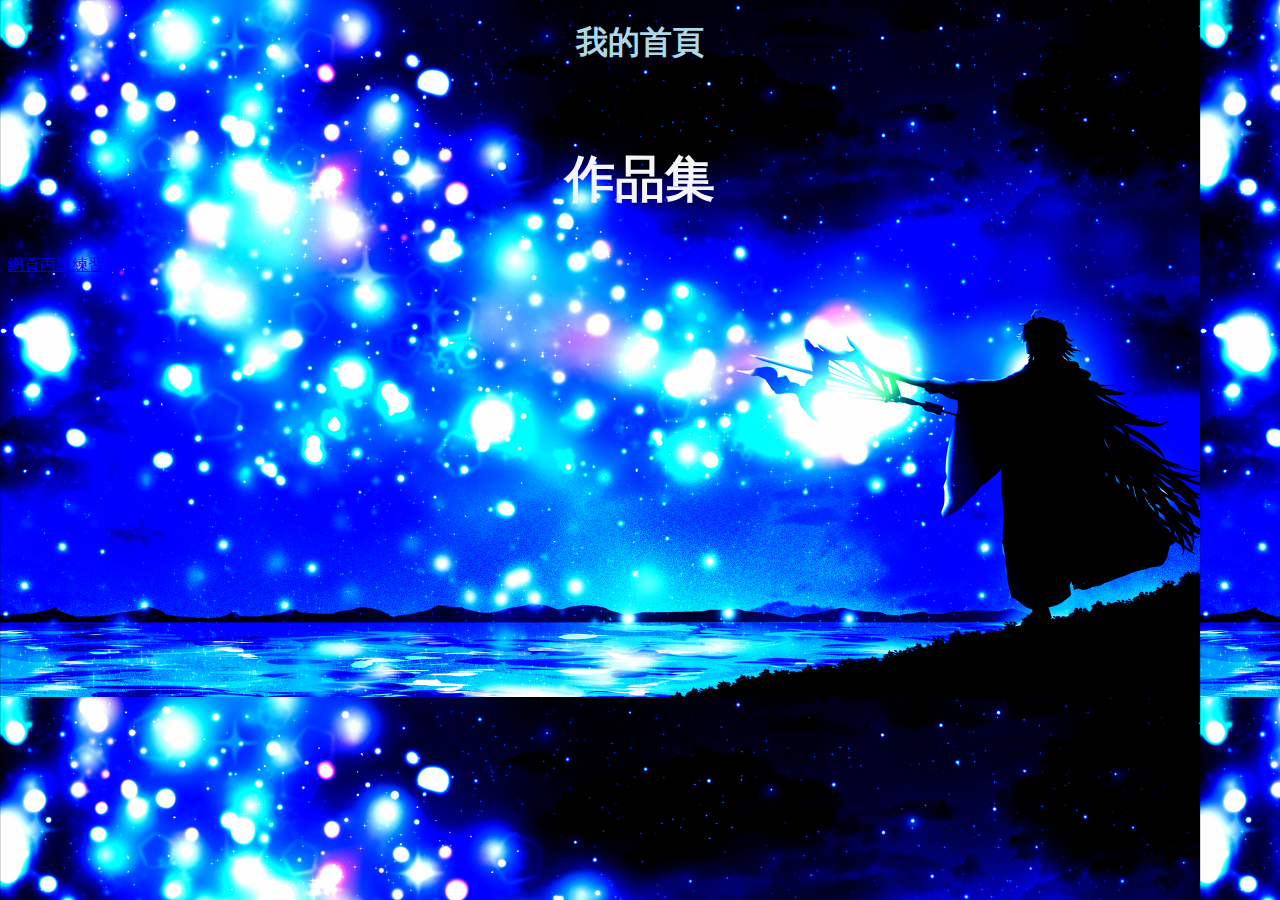
==== index.html @ 266d30cd "版面格式測試" ====
<!DOCTYPE html>
<html lang="en">
<head>
    <meta charset="UTF-8">
    <meta http-equiv="X-UA-Compatible" content="IE=edge">
    <meta name="viewport" content="width=device-width, initial-scale=1.0">
    <title>Document</title>
</head>
<body>
    <style>
        h1{
            text-align: center;
            color: lightblue;
        }
        h2{
            font-size: 50px;
            color: whitesmoke;
            font-family: '標楷體';
        }
        body{
            text-align: center;
            align-items: center;
            background: url("69905729_p17_master1200.jpg");
        }
        div{
            text-align: left;
            margin: 10px auto;
        }
        tr>a{
            background-color: lightcoral;
        }
    </style>
    <h1>我的首頁</h1>
    <br>
    <h2>作品集</h2>
    <div class="flex-container">
        <div>
            <a href="https://github.com/WhiteWingDragon/WhiteWingDragon.github.io">網頁丙級練習</a>
        </div>
    </div>
</body>
</html>
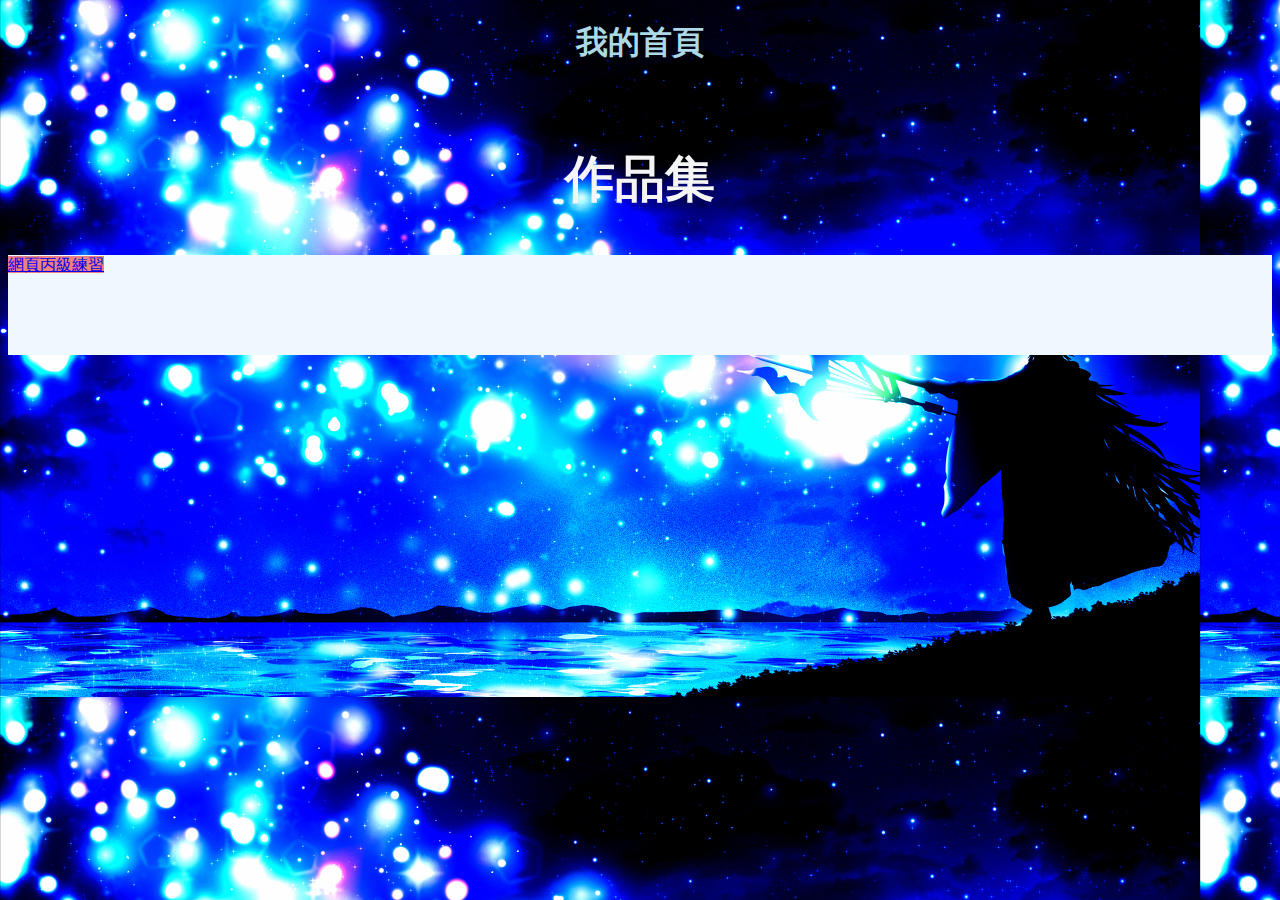
==== commit db6a2207: "格式更改" ====
--- a/index.html
+++ b/index.html
@@ -23,10 +23,14 @@
             background: url("69905729_p17_master1200.jpg");
         }
         div{
+            flex-basis: 200px;
+            height: 100px;
+            margin: 10px auto;
+            background-color: aliceblue;
             text-align: left;
             margin: 10px auto;
         }
-        tr>a{
+        div>a{
             background-color: lightcoral;
         }
     </style>
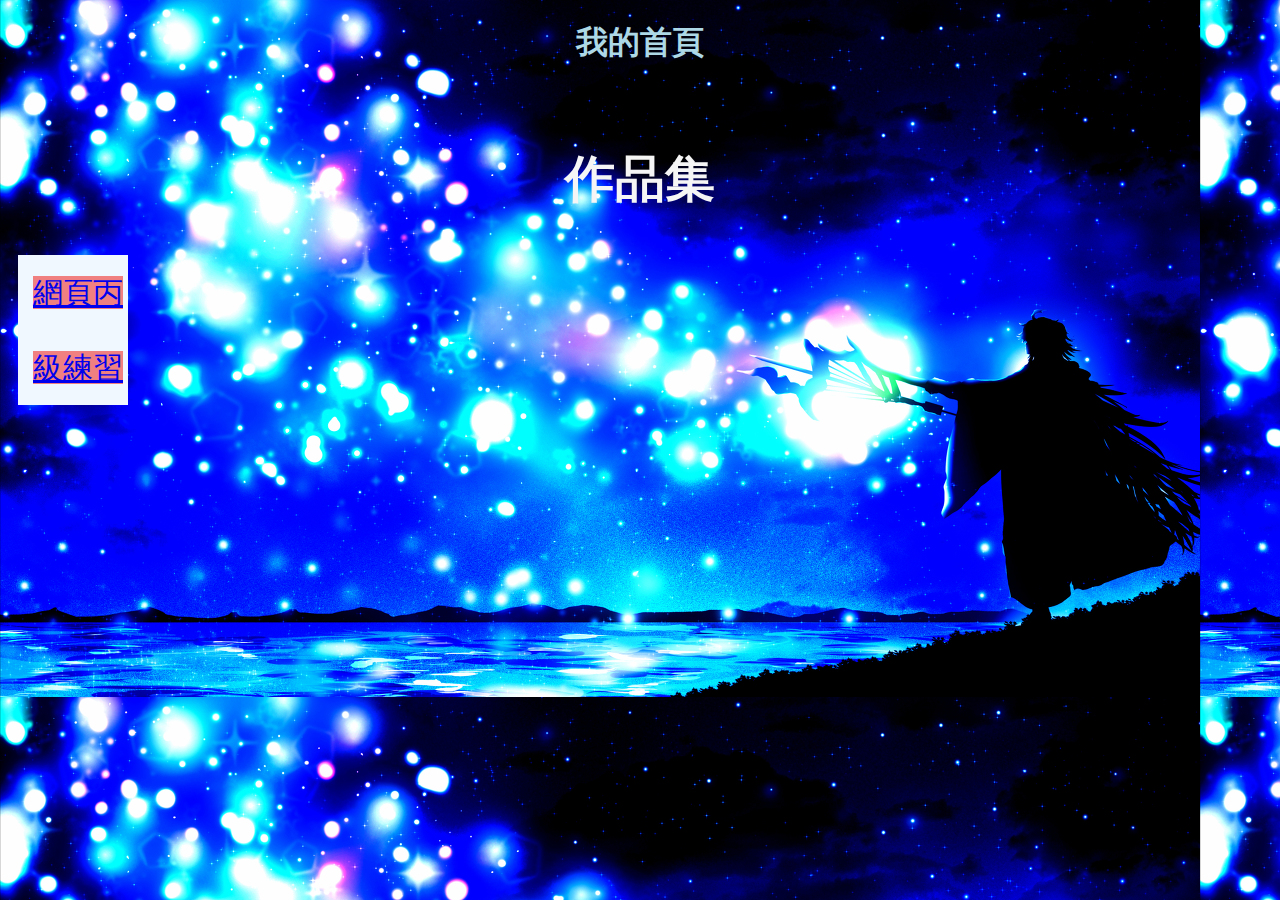
==== commit 13083d03: "測試中" ====
--- a/index.html
+++ b/index.html
@@ -23,12 +23,12 @@
             background: url("69905729_p17_master1200.jpg");
         }
         div{
-            flex-basis: 200px;
-            height: 100px;
-            margin: 10px auto;
+            width: 100px;
+            margin: 10px ;
             background-color: aliceblue;
-            text-align: left;
-            margin: 10px auto;
+            text-align: center;
+            line-height: 75px;
+            font-size: 30px;
         }
         div>a{
             background-color: lightcoral;
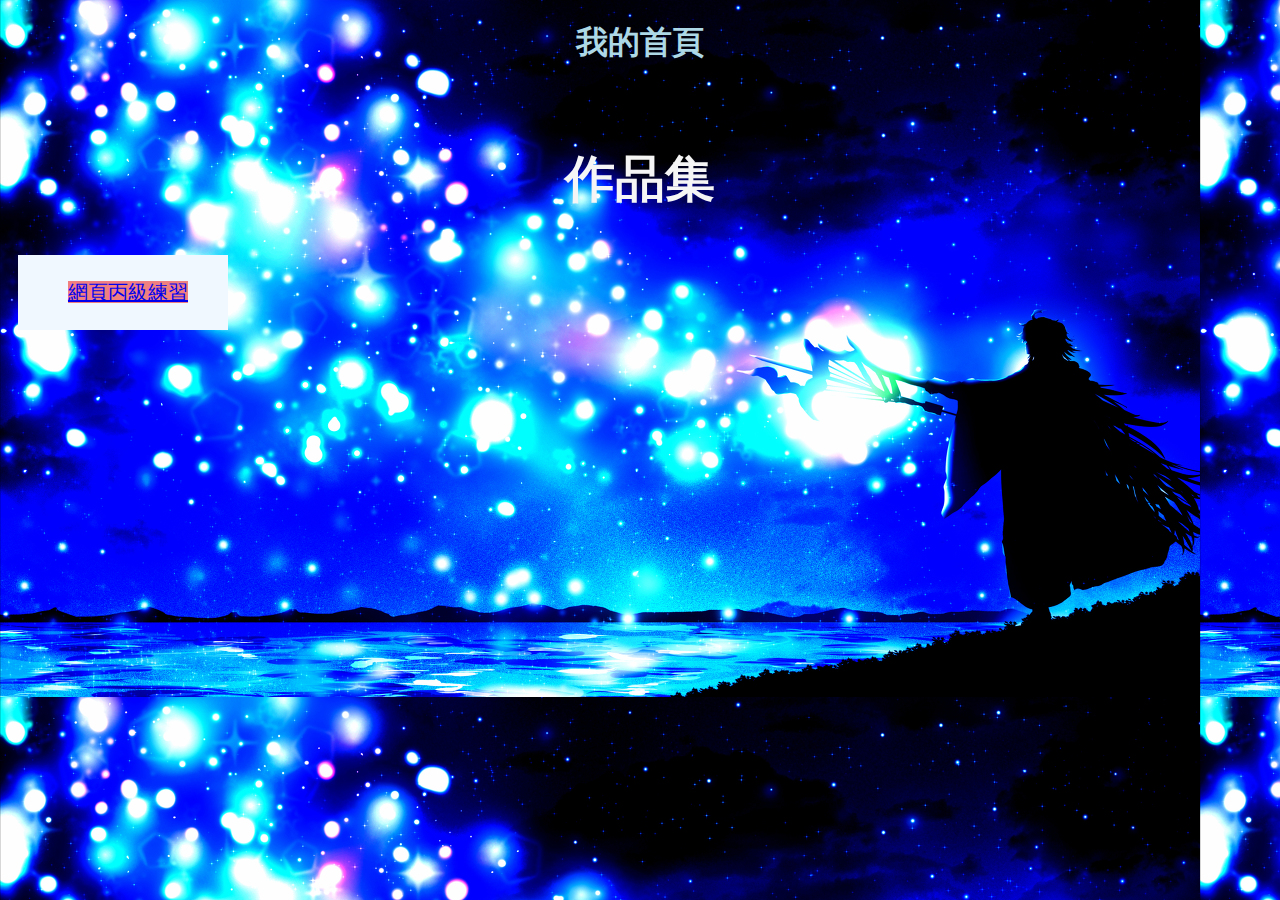
==== commit d56e1cc4: "更改大小" ====
--- a/index.html
+++ b/index.html
@@ -23,12 +23,12 @@
             background: url("69905729_p17_master1200.jpg");
         }
         div{
-            width: 100px;
+            width: 200px;
             margin: 10px ;
             background-color: aliceblue;
             text-align: center;
             line-height: 75px;
-            font-size: 30px;
+            font-size: 20px;
         }
         div>a{
             background-color: lightcoral;
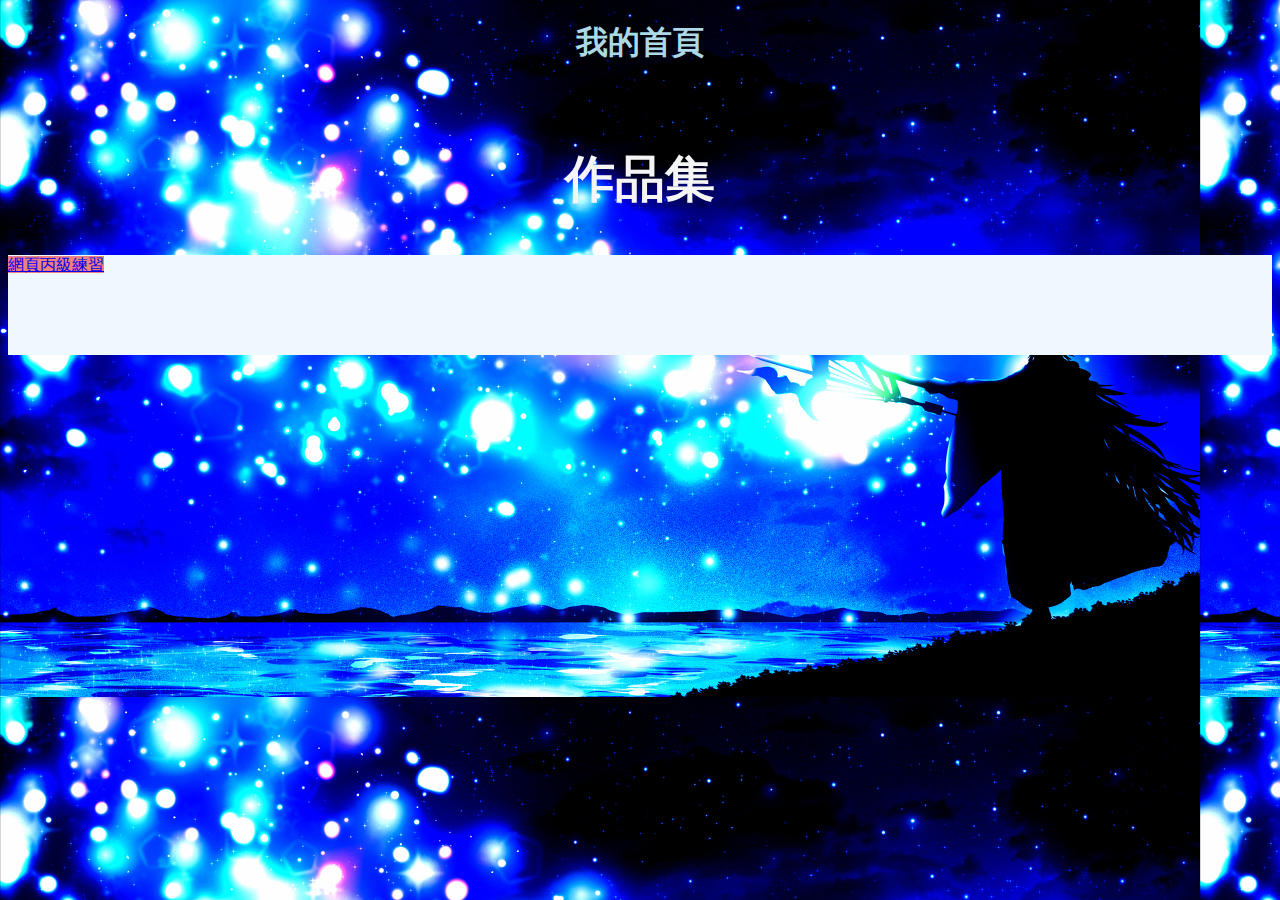
==== commit 7cf06ca1: "修正" ====
--- a/index.html
+++ b/index.html
@@ -23,12 +23,12 @@
             background: url("69905729_p17_master1200.jpg");
         }
         div{
-            width: 200px;
-            margin: 10px ;
+            flex-basis: 200px;
+            height: 100px;
+            margin: 10px auto;
             background-color: aliceblue;
-            text-align: center;
-            line-height: 75px;
-            font-size: 20px;
+            text-align: left;
+            margin: 10px auto;
         }
         div>a{
             background-color: lightcoral;
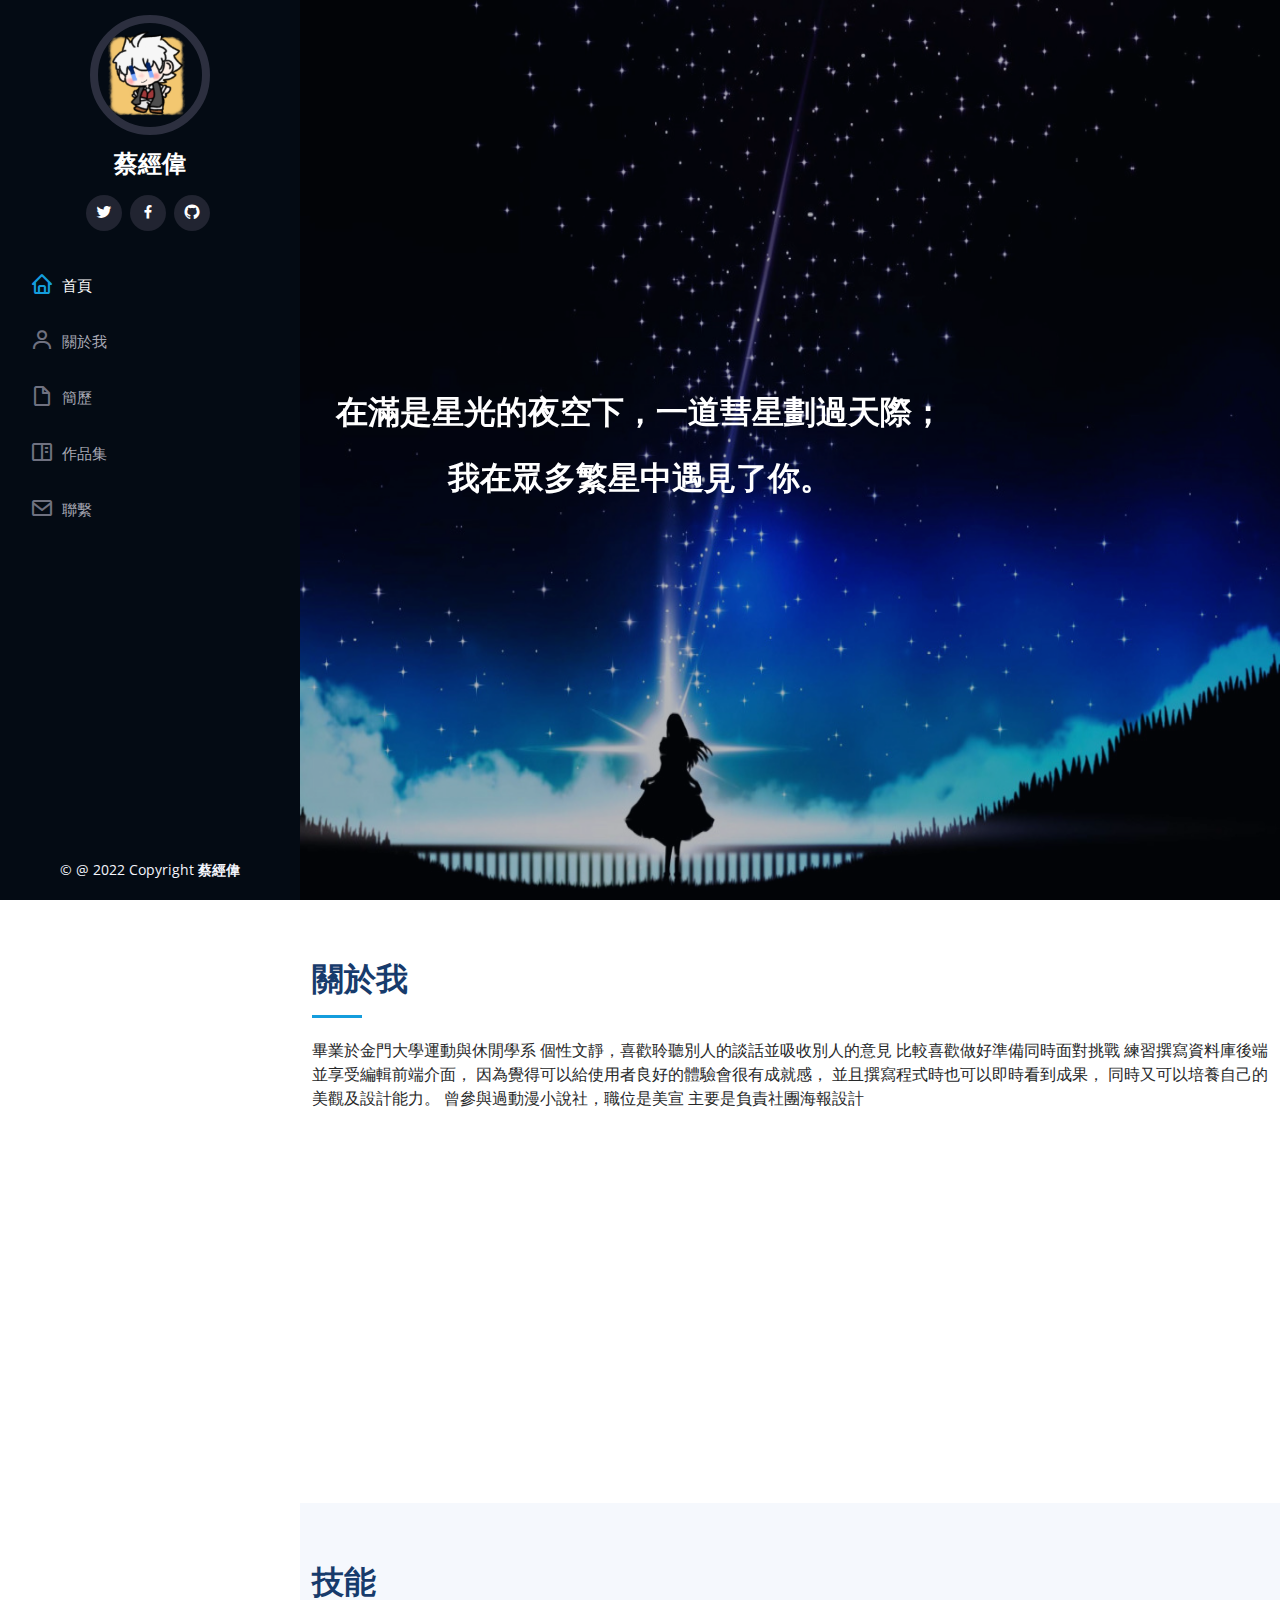
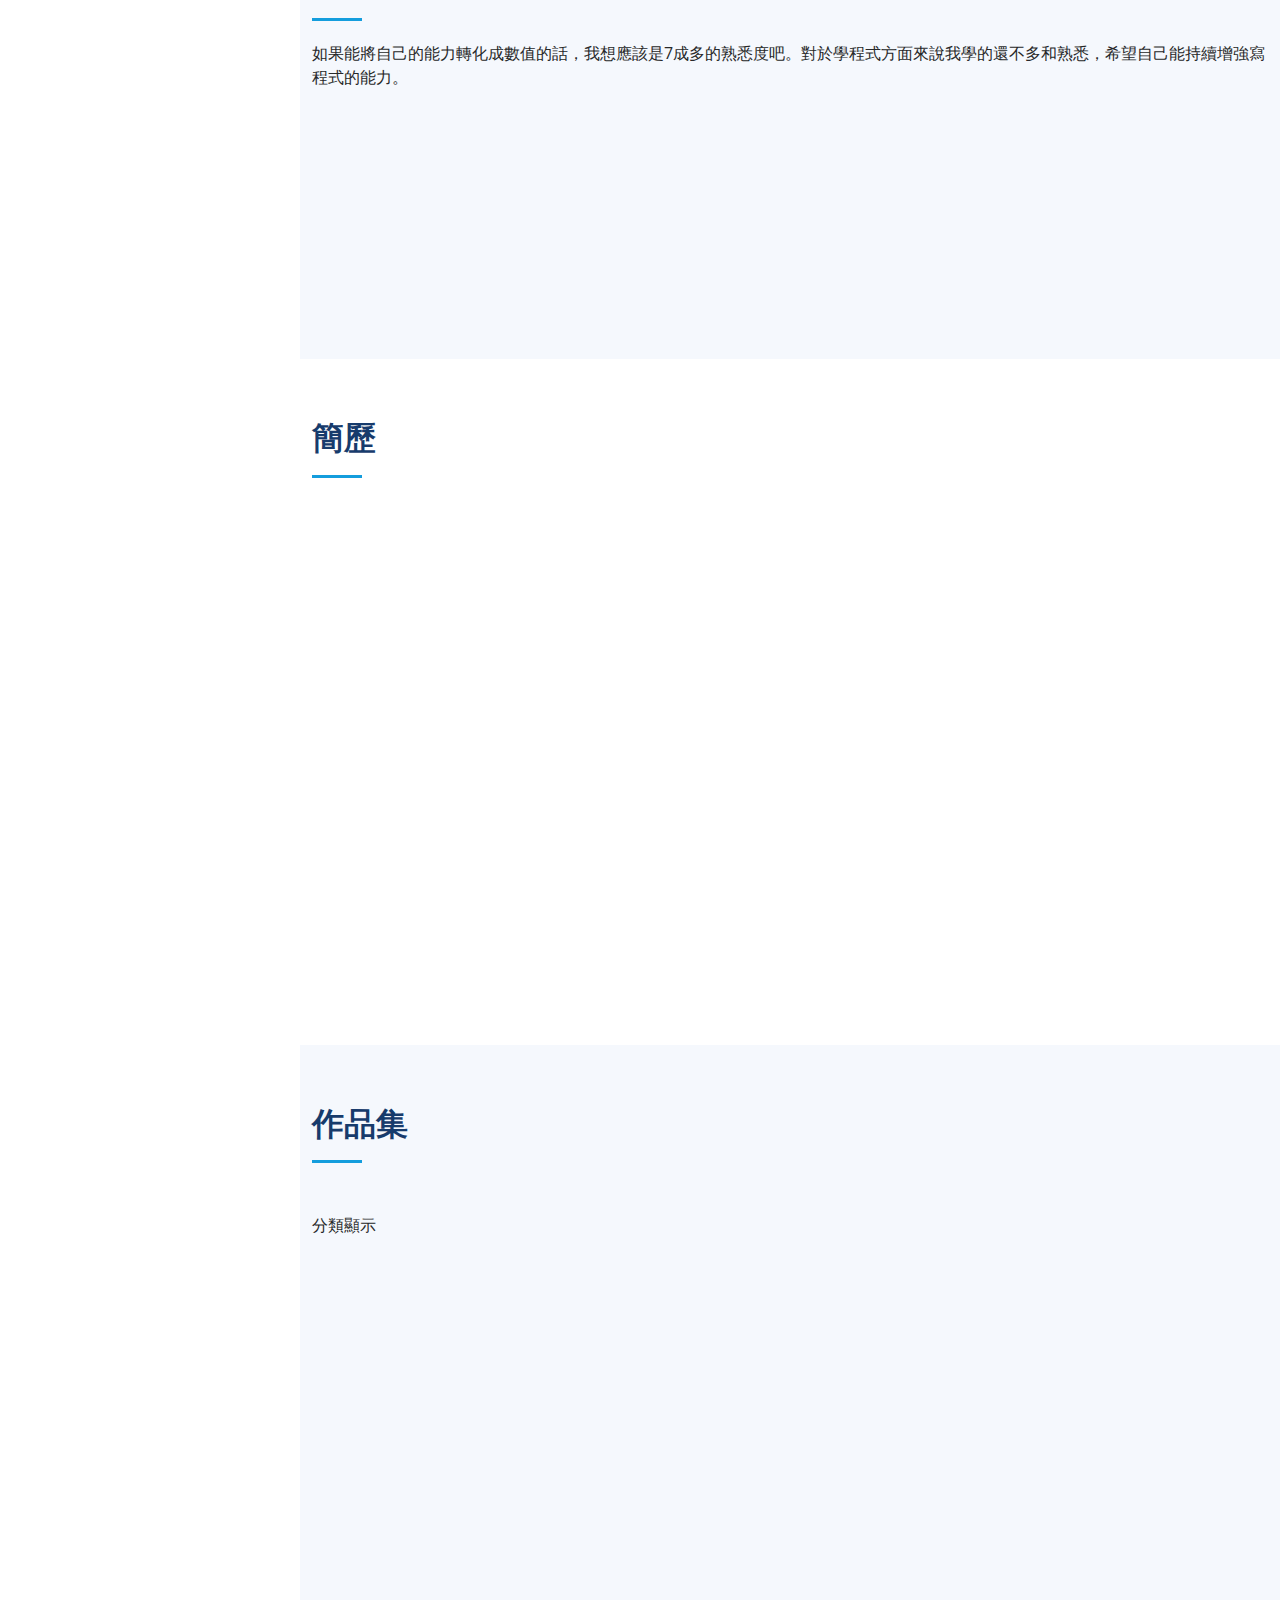
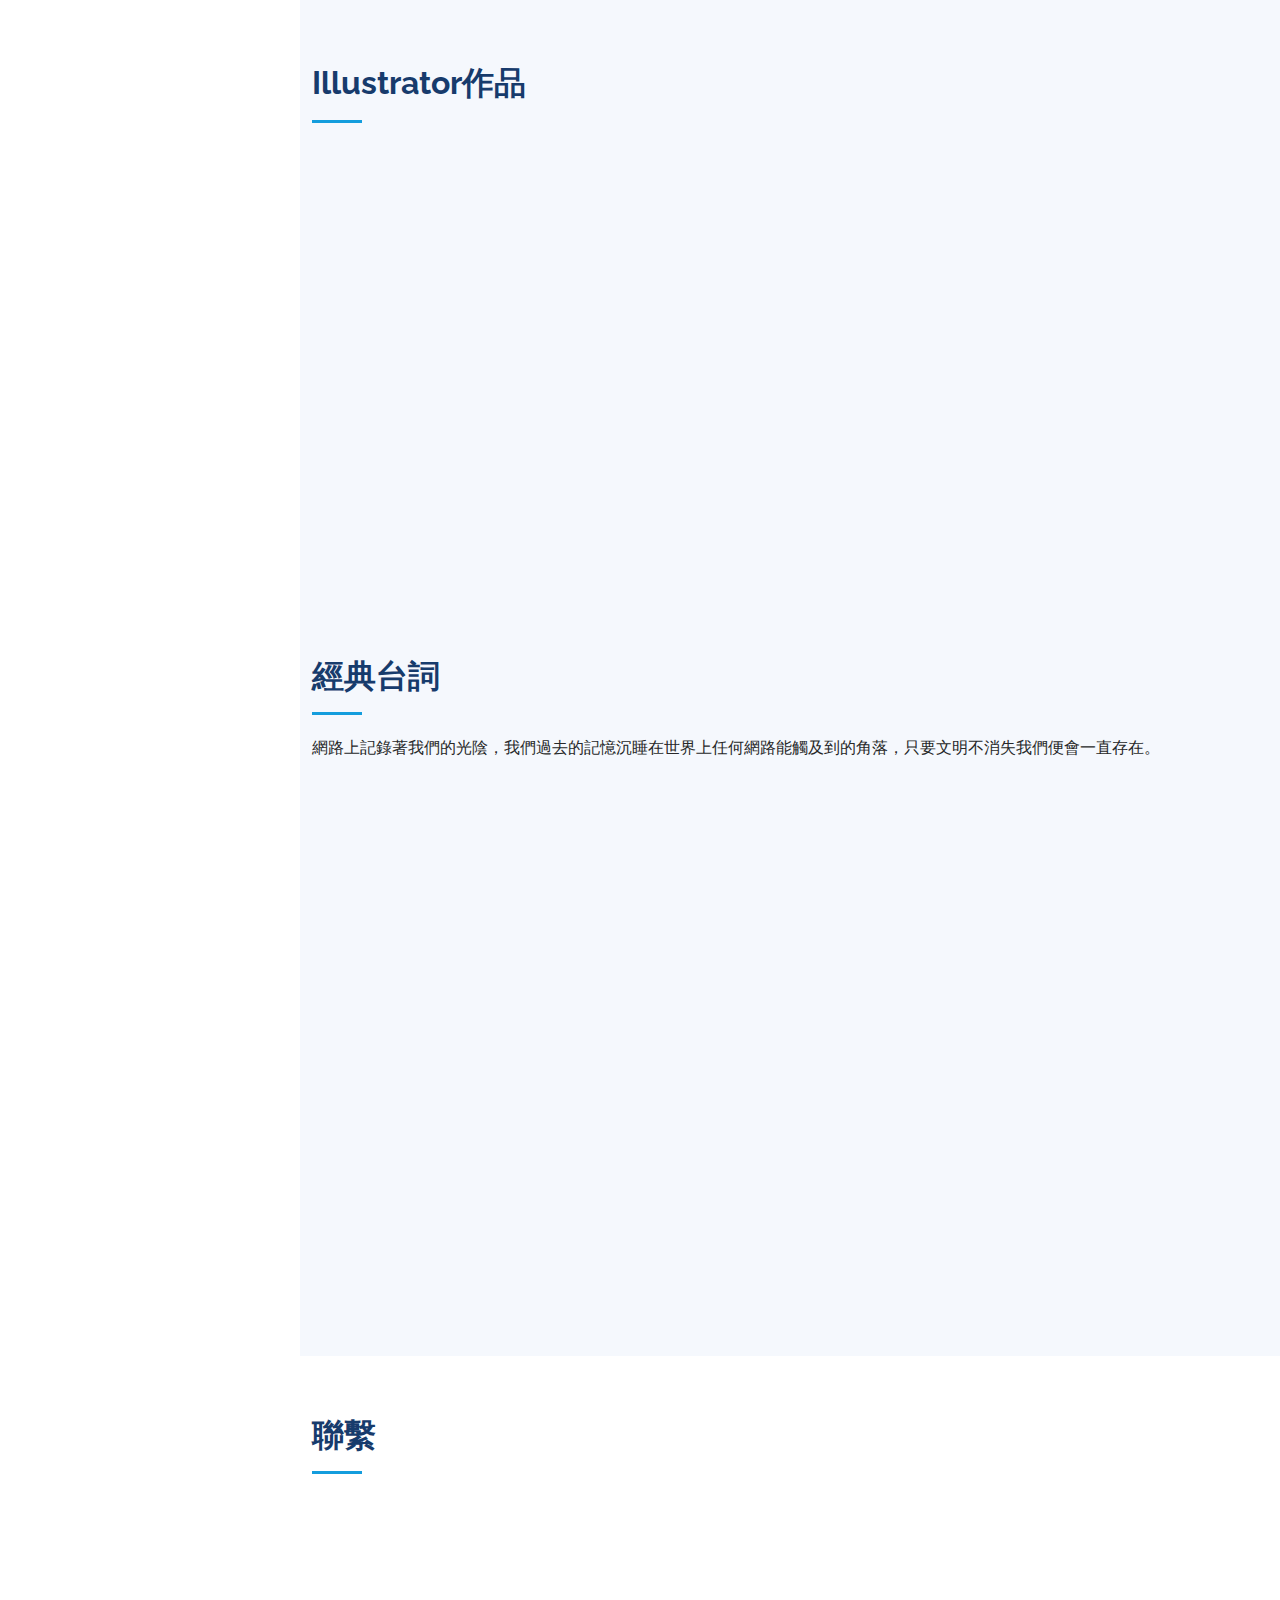
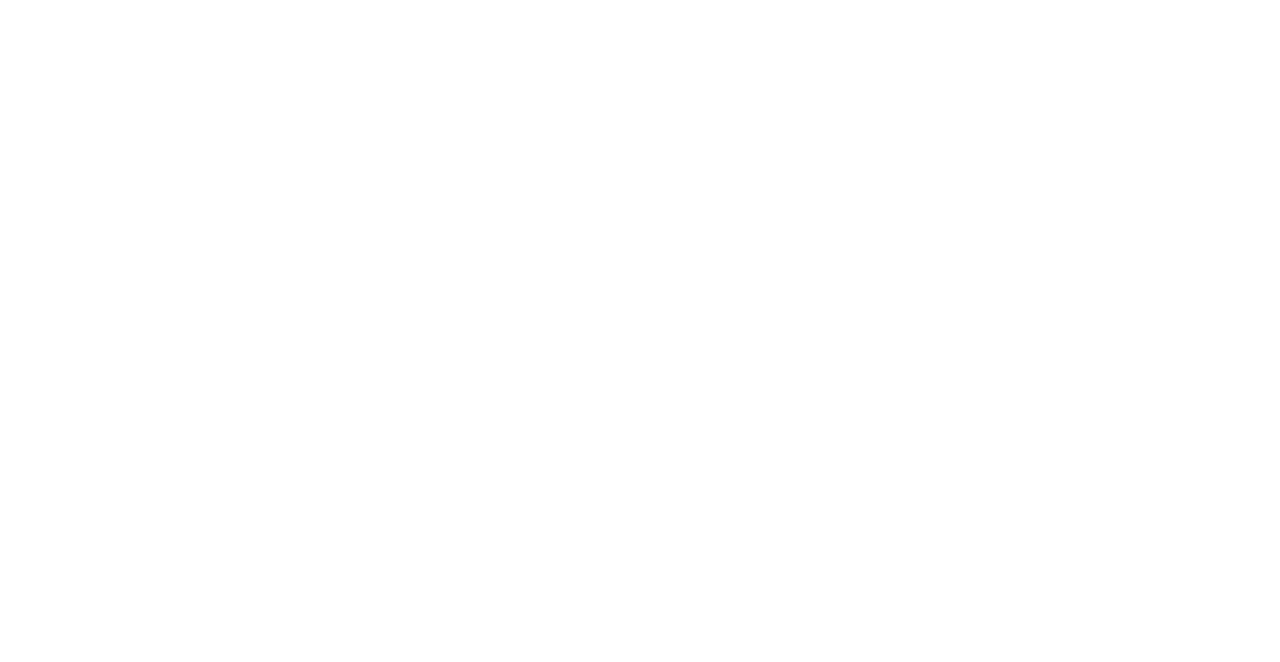
==== commit 5bd7a830: "自介及api新增" ====
--- a/index.html
+++ b/index.html
@@ -1,46 +1,786 @@
 <!DOCTYPE html>
 <html lang="en">
+
 <head>
-    <meta charset="UTF-8">
-    <meta http-equiv="X-UA-Compatible" content="IE=edge">
-    <meta name="viewport" content="width=device-width, initial-scale=1.0">
-    <title>Document</title>
+  <meta charset="utf-8">
+  <meta content="width=device-width, initial-scale=1.0" name="viewport">
+
+  <title>蒼藍星的搖籃</title>
+  <meta content="" name="description">
+  <meta content="" name="keywords">
+
+  <!-- Favicons -->
+  <link href="assets/img/logo.png" rel="icon">
+  <link href="assets/img/logobig.png" rel="logobig.png">
+
+  <!-- Google Fonts -->
+  <link
+    href="https://fonts.googleapis.com/css?family=Open+Sans:300,300i,400,400i,600,600i,700,700i|Raleway:300,300i,400,400i,500,500i,600,600i,700,700i|Poppins:300,300i,400,400i,500,500i,600,600i,700,700i"
+    rel="stylesheet">
+
+  <!-- Vendor CSS Files -->
+  <link href="assets/vendor/aos/aos.css" rel="stylesheet">
+  <link href="assets/vendor/bootstrap/css/bootstrap.min.css" rel="stylesheet">
+  <link href="assets/vendor/bootstrap-icons/bootstrap-icons.css" rel="stylesheet">
+  <link href="assets/vendor/boxicons/css/boxicons.min.css" rel="stylesheet">
+  <link href="assets/vendor/glightbox/css/glightbox.min.css" rel="stylesheet">
+  <link href="assets/vendor/swiper/swiper-bundle.min.css" rel="stylesheet">
+
+  <!-- Template Main CSS File -->
+  <link href="assets/css/style.css" rel="stylesheet">
+
+  <!-- =======================================================
+  * Template Name: iPortfolio - v3.8.0
+  * Template URL: https://bootstrapmade.com/iportfolio-bootstrap-portfolio-websites-template/
+  * Author: BootstrapMade.com
+  * License: https://bootstrapmade.com/license/
+  ======================================================== -->
 </head>
+
 <body>
-    <style>
-        h1{
-            text-align: center;
-            color: lightblue;
-        }
-        h2{
-            font-size: 50px;
-            color: whitesmoke;
-            font-family: '標楷體';
-        }
-        body{
-            text-align: center;
-            align-items: center;
-            background: url("69905729_p17_master1200.jpg");
-        }
-        div{
-            flex-basis: 200px;
-            height: 100px;
-            margin: 10px auto;
-            background-color: aliceblue;
-            text-align: left;
-            margin: 10px auto;
-        }
-        div>a{
-            background-color: lightcoral;
-        }
-    </style>
-    <h1>我的首頁</h1>
-    <br>
-    <h2>作品集</h2>
-    <div class="flex-container">
-        <div>
-            <a href="https://github.com/WhiteWingDragon/WhiteWingDragon.github.io">網頁丙級練習</a>
-        </div>
+
+  <!-- ======= Mobile nav toggle button ======= -->
+  <i class="bi bi-list mobile-nav-toggle d-xl-none"></i>
+
+  <!-- ======= Header ======= -->
+  <header id="header">
+    <div class="d-flex flex-column">
+
+      <div class="profile">
+        <img src="assets/img/mypicture.png" alt="" class="img-fluid rounded-circle">
+        <h1 class="text-light"><a href="index.html">蔡經偉</a></h1>
+        <div class="social-links mt-3 text-center">
+          <a href="https://twitter.com/f0984203396" class="twitter"><i class="bx bxl-twitter"></i></a>
+          <a href="https://www.facebook.com/profile.php?id=100009702164682" class="facebook"><i
+              class="bx bxl-facebook"></i></a>
+          <a href="https://github.com/WhiteWingDragon" class="facebook"><i class="bx bxl-github"></i></a>
+          <!-- <a href="#" class="instagram"><i class="bx bxl-instagram"></i></a> -->
+          <!-- <a href="#" class="google-plus"><i class="bx bxl-skype"></i></a> -->
+          <!-- <a href="#" class="linkedin"><i class="bx bxl-linkedin"></i></a> -->
+        </div>
+      </div>
+
+      <nav id="navbar" class="nav-menu navbar">
+        <ul>
+          <li><a href="#hero" class="nav-link scrollto active"><i class="bx bx-home"></i> <span>首頁</span></a></li>
+          <li><a href="#about" class="nav-link scrollto"><i class="bx bx-user"></i> <span>關於我</span></a></li>
+          <li><a href="#resume" class="nav-link scrollto"><i class="bx bx-file-blank"></i> <span>簡歷</span></a></li>
+          <li><a href="#portfolio" class="nav-link scrollto"><i class="bx bx-book-content"></i> <span>作品集</span></a>
+          </li>
+          <!-- <li><a href="#services" class="nav-link scrollto"><i class="bx bx-server"></i> <span>服務</span></a></li> -->
+          <li><a href="#contact" class="nav-link scrollto"><i class="bx bx-envelope"></i> <span>聯繫</span></a></li>
+        </ul>
+      </nav><!-- .nav-menu -->
     </div>
+  </header><!-- End Header -->
+
+  <!-- ======= Hero Section ======= -->
+  <section id="hero" class="d-flex flex-column justify-content-center align-items-center">
+    <div class="hero-container" data-aos="fade-in">
+      <h2>在滿是星光的夜空下，一道彗星劃過天際；</h2>
+      <h2>我在眾多繁星中遇見了你。</h2>
+      <!-- <p>I'm <span class="typed" data-typed-items="Designer, Developer, Freelancer, Photographer"></span></p> -->
+    </div>
+  </section><!-- End Hero -->
+
+  <main id="main">
+
+    <!-- ======= About Section ======= -->
+    <section id="about" class="about">
+      <div class="container">
+
+        <div class="section-title">
+          <h2>關於我</h2>
+          <p>畢業於金門大學運動與休閒學系
+            個性文靜，喜歡聆聽別人的談話並吸收別人的意見
+            比較喜歡做好準備同時面對挑戰
+            練習撰寫資料庫後端並享受編輯前端介面， 因為覺得可以給使用者良好的體驗會很有成就感， 並且撰寫程式時也可以即時看到成果， 同時又可以培養自己的美觀及設計能力。
+
+            曾參與過動漫小說社，職位是美宣
+            主要是負責社團海報設計
+          </p>
+        </div>
+
+        <div class="row">
+          <div class="col-lg-4" data-aos="fade-right">
+            <img src="assets/img/mypicture.png" class="img-fluid" alt="">
+          </div>
+          <div class="col-lg-8 pt-4 pt-lg-0 content" data-aos="fade-left">
+            <!-- <h3>UI/UX Designer &amp; Web Developer.</h3> -->
+            <!-- <p class="fst-italic">
+              Lorem ipsum dolor sit amet, consectetur adipiscing elit, sed do eiusmod tempor incididunt ut labore et dolore
+              magna aliqua. -->
+            </p>
+            <div class="row">
+              <div class="col-lg-6">
+                <ul>
+                  <h2>聯絡方式</h2>
+
+                  <!-- <li><i class="bi bi-chevron-right"></i> <strong>Website:</strong> <span>www.example.com</span></li> -->
+                  <li><i class="bi bi-chevron-right"></i> <strong>手機:</strong> <span>0984203396</span></li>
+                  <!-- <li><i class="bi bi-chevron-right"></i> <strong>城市:</strong> <span>新北市/泰山區</span></li> -->
+                  <li><i class="bi bi-chevron-right"></i> <strong>Email:</strong> <span>f30902889@gmail.com</span></li>
+                </ul>
+              </div>
+              <div class="col-lg-6">
+                <h2>其他</h2>
+                <ul>
+                  <!-- <li><i class="bi bi-chevron-right"></i> <strong>生日:</strong> <span>9月26號</span></li> -->
+                  <li><i class="bi bi-chevron-right"></i> <strong>興趣:</strong> <span>看ACG相關作品、讀小說、看Vtuber</span></li>
+                  <li><i class="bi bi-chevron-right"></i> <strong>個性:</strong> <span>文靜</span></li>
+                  <li><i class="bi bi-chevron-right"></i> <strong>喜好:</strong> <span>甜點、打電玩遊戲</span></li>
+                </ul>
+              </div>
+            </div>
+            <!-- <p>
+              Officiis eligendi itaque labore et dolorum mollitia officiis optio vero. Quisquam sunt adipisci omnis et ut. Nulla accusantium dolor incidunt officia tempore. Et eius omnis.
+              Cupiditate ut dicta maxime officiis quidem quia. Sed et consectetur qui quia repellendus itaque neque. Aliquid amet quidem ut quaerat cupiditate. Ab et eum qui repellendus omnis culpa magni laudantium dolores.
+            </p> -->
+          </div>
+        </div>
+
+      </div>
+    </section><!-- End About Section -->
+
+    <!-- ======= Facts Section ======= -->
+    <!-- <section id="facts" class="facts">
+      <div class="container">
+
+        <div class="section-title">
+          <h2>Facts</h2>
+          <p>Magnam dolores commodi suscipit. Necessitatibus eius consequatur ex aliquid fuga eum quidem. Sit sint consectetur velit. Quisquam quos quisquam cupiditate. Et nemo qui impedit suscipit alias ea. Quia fugiat sit in iste officiis commodi quidem hic quas.</p>
+        </div>
+
+        <div class="row no-gutters">
+
+          <div class="col-lg-3 col-md-6 d-md-flex align-items-md-stretch" data-aos="fade-up">
+            <div class="count-box">
+              <i class="bi bi-emoji-smile"></i>
+              <span data-purecounter-start="0" data-purecounter-end="232" data-purecounter-duration="1" class="purecounter"></span>
+              <p><strong>Happy Clients</strong> consequuntur quae</p>
+            </div>
+          </div>
+
+          <div class="col-lg-3 col-md-6 d-md-flex align-items-md-stretch" data-aos="fade-up" data-aos-delay="100">
+            <div class="count-box">
+              <i class="bi bi-journal-richtext"></i>
+              <span data-purecounter-start="0" data-purecounter-end="521" data-purecounter-duration="1" class="purecounter"></span>
+              <p><strong>Projects</strong> adipisci atque cum quia aut</p>
+            </div>
+          </div>
+
+          <div class="col-lg-3 col-md-6 d-md-flex align-items-md-stretch" data-aos="fade-up" data-aos-delay="200">
+            <div class="count-box">
+              <i class="bi bi-headset"></i>
+              <span data-purecounter-start="0" data-purecounter-end="1453" data-purecounter-duration="1" class="purecounter"></span>
+              <p><strong>Hours Of Support</strong> aut commodi quaerat</p>
+            </div>
+          </div>
+
+          <div class="col-lg-3 col-md-6 d-md-flex align-items-md-stretch" data-aos="fade-up" data-aos-delay="300">
+            <div class="count-box">
+              <i class="bi bi-people"></i>
+              <span data-purecounter-start="0" data-purecounter-end="32" data-purecounter-duration="1" class="purecounter"></span>
+              <p><strong>Hard Workers</strong> rerum asperiores dolor</p>
+            </div>
+          </div>
+
+        </div>
+
+      </div>
+    </section>End Facts Section -->
+
+    <!-- ======= Skills Section ======= -->
+    <section id="skills" class="skills section-bg">
+      <div class="container">
+
+        <div class="section-title">
+          <h2>技能</h2>
+          <p>如果能將自己的能力轉化成數值的話，我想應該是7成多的熟悉度吧。對於學程式方面來說我學的還不多和熟悉，希望自己能持續增強寫程式的能力。</p>
+        </div>
+
+        <div class="row skills-content">
+
+          <div class="col-lg-6" data-aos="fade-up">
+
+            <div class="progress">
+              <span class="skill">HTML <i class="val">75%</i></span>
+              <div class="progress-bar-wrap">
+                <div class="progress-bar" role="progressbar" aria-valuenow="75" aria-valuemin="0" aria-valuemax="100">
+                </div>
+              </div>
+            </div>
+
+            <div class="progress">
+              <span class="skill">CSS <i class="val">75%</i></span>
+              <div class="progress-bar-wrap">
+                <div class="progress-bar" role="progressbar" aria-valuenow="75" aria-valuemin="0" aria-valuemax="100">
+                </div>
+              </div>
+            </div>
+
+            <div class="progress">
+              <span class="skill">JavaScript <i class="val">75%</i></span>
+              <div class="progress-bar-wrap">
+                <div class="progress-bar" role="progressbar" aria-valuenow="75" aria-valuemin="0" aria-valuemax="100">
+                </div>
+              </div>
+            </div>
+
+          </div>
+
+          <div class="col-lg-6" data-aos="fade-up" data-aos-delay="100">
+
+            <div class="progress">
+              <span class="skill">PHP <i class="val">75%</i></span>
+              <div class="progress-bar-wrap">
+                <div class="progress-bar" role="progressbar" aria-valuenow="75" aria-valuemin="0" aria-valuemax="100">
+                </div>
+              </div>
+            </div>
+
+            <!-- <div class="progress">
+              <span class="skill">WordPress/CMS <i class="val">90%</i></span>
+              <div class="progress-bar-wrap">
+                <div class="progress-bar" role="progressbar" aria-valuenow="90" aria-valuemin="0" aria-valuemax="100"></div>
+              </div>
+            </div> -->
+
+            <div class="progress">
+              <span class="skill">Photoshop <i class="val">75%</i></span>
+              <div class="progress-bar-wrap">
+                <div class="progress-bar" role="progressbar" aria-valuenow="75" aria-valuemin="0" aria-valuemax="100">
+                </div>
+              </div>
+            </div>
+
+          </div>
+
+        </div>
+
+      </div>
+    </section><!-- ======= End Skills Section ======= -->
+
+    <!-- ======= Resume Section ======= -->
+    <section id="resume" class="resume">
+      <div class="container">
+
+        <div class="section-title">
+          <h2>簡歷</h2>
+          <p> </p>
+        </div>
+
+        <div class="row">
+          <div class="col-lg-6" data-aos="fade-up">
+            <!-- <h3 class="resume-title">概要</h3> -->
+            <!-- <div class="resume-item pb-0">
+              <h4>蔡經偉</h4>
+              <p><em> </em></p>
+              <ul>
+                <li>Portland par 127,Orlando, FL</li>
+                <li>(123) 456-7891</li>
+                <li>alice.barkley@example.com</li>
+              </ul>
+            </div> -->
+
+            <h3 class="resume-title">學歷</h3>
+            <div class="resume-item">
+              <h4>大學時期</h4>
+              <h5>2017 - 2020</h5>
+              <!-- <p><em>Rochester Institute of Technology, Rochester, NY</em></p> -->
+              <p>因直考分發的關係，成了金門大學的學生，讀的科系是運動與休閒學系。雖然在那邊遇到一堆爛事，但同時也遇到了能影響一生的朋友們，去金門讀書最大的收穫就是認識那群朋友。</p>
+            </div>
+            <div class="resume-item">
+              <h4>職訓所時期</h4>
+              <h5>2022/3/28 - 2022/9/15</h5>
+              <!-- <p><em>Rochester Institute of Technology, Rochester, NY</em></p> -->
+              <p>在這裡藉由培訓老師的幫助我進到寫程式的領域，6個月的培訓時間我過得很充實也了解到寫程式的專業和辛苦，希望能將自身所學用在未來的工作上。</p>
+            </div>
+          </div>
+          <div class="col-lg-6" data-aos="fade-up" data-aos-delay="100">
+            <h3 class="resume-title">打工經驗</h3>
+            <div class="resume-item">
+              <h4>補習班電話招生員</h4>
+              <h5>2018-7</h5>
+              <!-- <p><em>Experion, New York, NY </em></p> -->
+              <ul>
+                <li>做電訪員推銷補習班課程、發傳單</li>
+                <!-- <li>Delegate tasks to the 7 members of the design team and provide counsel on all aspects of the project. </li>
+                <li>Supervise the assessment of all graphic materials in order to ensure quality and accuracy of the design</li>
+                <li>Oversee the efficient use of production project budgets ranging from $2,000 - $25,000</li> -->
+              </ul>
+            </div>
+            <div class="resume-item">
+              <h4>動漫展動線引導人員</h4>
+              <h5>2018-08、2019-02</h5>
+              <!-- <p><em>Stepping Stone Advertising, New York, NY</em></p> -->
+              <ul>
+                <li>在動漫展展期做排隊動線引導員和發傳單</li>
+                <!-- <li>Managed up to 5 projects or tasks at a given time while under pressure</li>
+                <li>Recommended and consulted with clients on the most appropriate graphic design</li>
+                <li>Created 4+ design presentations and proposals a month for clients and account managers</li> -->
+              </ul>
+            </div>
+            <div class="resume-item">
+              <h4>麵包店內場清潔員</h4>
+              <h5>2018 - 2020</h5>
+              <ul>
+                <li>在麵包店內場做器材清洗和內場清潔</li>
+              </ul>
+            </div>
+          </div>
+        </div>
+
+      </div>
+    </section><!-- End Resume Section -->
+
+    <!-- ======= Portfolio Section ======= -->
+    <section id="portfolio" class="portfolio section-bg">
+      <div class="container">
+
+        <div class="section-title">
+          <h2>作品集</h2>
+          <!-- <p>Magnam dolores commodi suscipit. Necessitatibus eius consequatur ex aliquid fuga eum quidem. Sit sint consectetur velit. Quisquam quos quisquam cupiditate. Et nemo qui impedit suscipit alias ea. Quia fugiat sit in iste officiis commodi quidem hic quas.</p> -->
+        </div>
+        分類顯示
+
+        <div class="row" data-aos="fade-up">
+          <div class="col-lg-12 d-flex justify-content-center">
+            <ul id="portfolio-flters">
+              <li data-filter="*" class="filter-active">All</li>
+              <li data-filter=".filter-picture">picture</li>
+              <!-- <li data-filter=".filter-card">Card</li> -->
+              <li data-filter=".filter-web">Web</li>
+            </ul>
+          </div>
+        </div>
+
+        <div class="row portfolio-container" data-aos="fade-up" data-aos-delay="100">
+
+          <div class="col-lg-4 col-md-6 portfolio-item filter-picture">
+            <div class="portfolio-wrap">
+              <img src="assets/img/portfolio/post.jpg" class="img-fluid" alt="">
+              <div class="portfolio-links">
+                <a href="assets/img/portfolio/post.jpg" data-gallery="portfolioGallery"
+                  class="portfolio-lightbox" title="picture 1"><i class="bx bx-plus"></i></a>
+                <!-- <a href="portfolio-details.html" title="More Details"><i class="bx bx-link"></i></a> -->
+              </div>
+            </div>
+          </div>
+
+          <div class="col-lg-4 col-md-6 portfolio-item filter-web">
+            <div class="portfolio-wrap">
+              <img src="assets/img/portfolio/vote.png" class="img-fluid" alt="">
+              <div class="portfolio-links">
+                <a href="assets/img/portfolio/vote.png" data-gallery="portfolioGallery" class="portfolio-lightbox"
+                  title="Web 1"><i class="bx bx-plus"></i></a>
+                <a href="http://220.128.133.15/s1110213/votesystem/" title="More Details"><i class="bx bx-link"></i></a>
+              </div>
+            </div>
+          </div>
+
+          <div class="col-lg-4 col-md-6 portfolio-item filter-picture">
+            <div class="portfolio-wrap">
+              <img src="assets/img/portfolio/trippost.jpg" class="img-fluid" alt="">
+              <div class="portfolio-links">
+                <a href="assets/img/portfolio/trippost.jpg" data-gallery="portfolioGallery"
+                  class="portfolio-lightbox" title="picture 2"><i class="bx bx-plus"></i></a>
+                <!-- <a href="portfolio-details.html" title="More Details"><i class="bx bx-link"></i></a> -->
+              </div>
+            </div>
+          </div>
+
+          <div class="col-lg-4 col-md-6 portfolio-item filter-web">
+            <div class="portfolio-wrap">
+              <img src="assets/img/portfolio/animate-api.jpg" class="img-fluid" alt="">
+              <div class="portfolio-links">
+                <a href="assets/img/portfolio/animate-api.jpg" data-gallery="portfolioGallery"
+                  class="portfolio-lightbox" title="Web 2"><i class="bx bx-plus"></i></a>
+                <a href="http://220.128.133.15/s1110213/assets/api/api.html" title="More Details"><i class="bx bx-link"></i></a>
+              </div>
+            </div>
+          </div>
+
+          <!-- <div class="col-lg-4 col-md-6 portfolio-item filter-card">
+            <div class="portfolio-wrap">
+              <img src="assets/img/portfolio/portfolio-4.jpg" class="img-fluid" alt="">
+              <div class="portfolio-links">
+                <a href="assets/img/portfolio/portfolio-4.jpg" data-gallery="portfolioGallery"
+                  class="portfolio-lightbox" title="Card 2"><i class="bx bx-plus"></i></a>
+                <a href="portfolio-details.html" title="More Details"><i class="bx bx-link"></i></a>
+              </div>
+            </div>
+          </div> -->
+
+          
+
+          <!-- <div class="col-lg-4 col-md-6 portfolio-item filter-picture">
+            <div class="portfolio-wrap">
+              <img src="assets/img/portfolio/portfolio-6.jpg" class="img-fluid" alt="">
+              <div class="portfolio-links">
+                <a href="assets/img/portfolio/portfolio-6.jpg" data-gallery="portfolioGallery"
+                  class="portfolio-lightbox" title="App 3"><i class="bx bx-plus"></i></a>
+                <a href="portfolio-details.html" title="More Details"><i class="bx bx-link"></i></a>
+              </div>
+            </div>
+          </div> -->
+
+          <!-- <div class="col-lg-4 col-md-6 portfolio-item filter-card">
+            <div class="portfolio-wrap">
+              <img src="assets/img/portfolio/portfolio-7.jpg" class="img-fluid" alt="">
+              <div class="portfolio-links">
+                <a href="assets/img/portfolio/portfolio-7.jpg" data-gallery="portfolioGallery"
+                  class="portfolio-lightbox" title="Card 1"><i class="bx bx-plus"></i></a>
+                <a href="portfolio-details.html" title="More Details"><i class="bx bx-link"></i></a>
+              </div>
+            </div>
+          </div> -->
+
+          <!-- <div class="col-lg-4 col-md-6 portfolio-item filter-card">
+            <div class="portfolio-wrap">
+              <img src="assets/img/portfolio/portfolio-8.jpg" class="img-fluid" alt="">
+              <div class="portfolio-links">
+                <a href="assets/img/portfolio/portfolio-8.jpg" data-gallery="portfolioGallery"
+                  class="portfolio-lightbox" title="Card 3"><i class="bx bx-plus"></i></a>
+                <a href="portfolio-details.html" title="More Details"><i class="bx bx-link"></i></a>
+              </div>
+            </div>
+          </div> -->
+
+          <!-- <div class="col-lg-4 col-md-6 portfolio-item filter-web">
+            <div class="portfolio-wrap">
+              <img src="assets/img/portfolio/portfolio-9.jpg" class="img-fluid" alt="">
+              <div class="portfolio-links">
+                <a href="assets/img/portfolio/portfolio-9.jpg" data-gallery="portfolioGallery"
+                  class="portfolio-lightbox" title="Web 3"><i class="bx bx-plus"></i></a>
+                <a href="portfolio-details.html" title="More Details"><i class="bx bx-link"></i></a>
+              </div>
+            </div>
+          </div> -->
+
+        </div>
+
+      </div>
+    </section><!-- End Portfolio Section -->
+
+    <!-- ======= Services Section ======= -->
+    <!-- <section id="services" class="services">
+      <div class="container">
+
+        <div class="section-title">
+          <h2>服務</h2>
+          <p>Magnam dolores commodi suscipit. Necessitatibus eius consequatur ex aliquid fuga eum quidem. Sit sint consectetur velit. Quisquam quos quisquam cupiditate. Et nemo qui impedit suscipit alias ea. Quia fugiat sit in iste officiis commodi quidem hic quas.</p>
+        </div>
+
+        <div class="row">
+          <div class="col-lg-4 col-md-6 icon-box" data-aos="fade-up">
+            <div class="icon"><i class="bi bi-briefcase"></i></div>
+            <h4 class="title"><a href="">Lorem Ipsum</a></h4>
+            <p class="description">Voluptatum deleniti atque corrupti quos dolores et quas molestias excepturi sint occaecati cupiditate non provident</p>
+          </div>
+          <div class="col-lg-4 col-md-6 icon-box" data-aos="fade-up" data-aos-delay="100">
+            <div class="icon"><i class="bi bi-card-checklist"></i></div>
+            <h4 class="title"><a href="">Dolor Sitema</a></h4>
+            <p class="description">Minim veniam, quis nostrud exercitation ullamco laboris nisi ut aliquip ex ea commodo consequat tarad limino ata</p>
+          </div>
+          <div class="col-lg-4 col-md-6 icon-box" data-aos="fade-up" data-aos-delay="200">
+            <div class="icon"><i class="bi bi-bar-chart"></i></div>
+            <h4 class="title"><a href="">Sed ut perspiciatis</a></h4>
+            <p class="description">Duis aute irure dolor in reprehenderit in voluptate velit esse cillum dolore eu fugiat nulla pariatur</p>
+          </div>
+          <div class="col-lg-4 col-md-6 icon-box" data-aos="fade-up" data-aos-delay="300">
+            <div class="icon"><i class="bi bi-binoculars"></i></div>
+            <h4 class="title"><a href="">Magni Dolores</a></h4>
+            <p class="description">Excepteur sint occaecat cupidatat non proident, sunt in culpa qui officia deserunt mollit anim id est laborum</p>
+          </div>
+          <div class="col-lg-4 col-md-6 icon-box" data-aos="fade-up" data-aos-delay="400">
+            <div class="icon"><i class="bi bi-brightness-high"></i></div>
+            <h4 class="title"><a href="">Nemo Enim</a></h4>
+            <p class="description">At vero eos et accusamus et iusto odio dignissimos ducimus qui blanditiis praesentium voluptatum deleniti atque</p>
+          </div>
+          <div class="col-lg-4 col-md-6 icon-box" data-aos="fade-up" data-aos-delay="500">
+            <div class="icon"><i class="bi bi-calendar4-week"></i></div>
+            <h4 class="title"><a href="">Eiusmod Tempor</a></h4>
+            <p class="description">Et harum quidem rerum facilis est et expedita distinctio. Nam libero tempore, cum soluta nobis est eligendi</p>
+          </div>
+        </div>
+
+      </div>
+    </section>End Services Section -->
+
+    <!-- ======= Testimonials Section ======= -->
+    <section id="testimonials" class="testimonials section-bg">
+      <div class="container">
+
+        <div class="section-title">
+          <h2>Illustrator作品</h2>
+          <!-- <p>網路上記錄著我們的光陰，我們過去的記憶沉睡在世界上任何網路能觸及到的角落，只要文明不消失我們便會一直存在。</p> -->
+        </div>
+
+        <div class="testimonials-slider swiper" data-aos="fade-up" data-aos-delay="100">
+          <div class="swiper-wrapper">
+
+            <div class="swiper-slide">
+              <div class="testimonial-item" data-aos="fade-up">
+                <!-- <p>
+                  <i class="bx bxs-quote-alt-left quote-icon-left"></i>
+                  不要相信相信你的我，要相信這個相信你自己的自己
+                  <i class="bx bxs-quote-alt-right quote-icon-right"></i>
+                </p> -->
+                <img src="assets/img/testimonials/007.jpg" class="testimonial-img" alt="">
+                <!-- <h3>卡米那</h3>
+                <h4>天元突破紅蓮螺嚴</h4> -->
+              </div>
+            </div><!-- End testimonial item -->
+
+            <div class="swiper-slide">
+              <div class="testimonial-item" data-aos="fade-up" data-aos-delay="100">
+                <!-- <p>
+                  <i class="bx bxs-quote-alt-left quote-icon-left"></i>
+                  有資格開槍的人，只有有著被射殺覺悟的人
+                  <i class="bx bxs-quote-alt-right quote-icon-right"></i>
+                </p> -->
+                <img src="assets/img/testimonials/025.jpg" class="testimonial-img" alt="">
+                <!-- <h3>Sara Wilsson</h3>
+                <h4>叛逆的魯魯修</h4> -->
+              </div>
+            </div><!-- End testimonial item -->
+
+            <div class="swiper-slide">
+              <div class="testimonial-item" data-aos="fade-up" data-aos-delay="200">
+                <!-- <p>
+                  <i class="bx bxs-quote-alt-left quote-icon-left"></i>
+                  既然有時間在最後壯烈犧牲，不如完美的活動最後一刻。
+                  <i class="bx bxs-quote-alt-right quote-icon-right"></i>
+                </p> -->
+                <img src="assets/img/testimonials/030.jpg" class="testimonial-img" alt="">
+                <!-- <h3>板田銀時</h3>
+                <h4>銀魂</h4> -->
+              </div>
+            </div><!-- End testimonial item -->
+
+            <div class="swiper-slide">
+              <div class="testimonial-item" data-aos="fade-up" data-aos-delay="300">
+                <!-- <p>
+                  <i class="bx bxs-quote-alt-left quote-icon-left"></i>
+                  Fugiat enim eram quae cillum dolore dolor amet nulla culpa multos export minim fugiat minim velit minim dolor enim duis veniam ipsum anim magna sunt elit fore quem dolore labore illum veniam.
+                  <i class="bx bxs-quote-alt-right quote-icon-right"></i>
+                </p> -->
+                <img src="assets/img/testimonials/011.jpg" class="testimonial-img" alt="">
+                <!-- <h3>Matt Brandon</h3>
+                <h4>Freelancer</h4> -->
+              </div>
+            </div><!-- End testimonial item -->
+
+            <div class="swiper-slide">
+              <div class="testimonial-item" data-aos="fade-up" data-aos-delay="400">
+                <!-- <p>
+                  <i class="bx bxs-quote-alt-left quote-icon-left"></i>
+                  Quis quorum aliqua sint quem legam fore sunt eram irure aliqua veniam tempor noster veniam enim culpa labore duis sunt culpa nulla illum cillum fugiat legam esse veniam culpa fore nisi cillum quid.
+                  <i class="bx bxs-quote-alt-right quote-icon-right"></i>
+                </p> -->
+                <img src="assets/img/testimonials/020.jpg" class="testimonial-img" alt="">
+                <!-- <h3>John Larson</h3>
+                <h4>Entrepreneur</h4> -->
+              </div>
+            </div><!-- End testimonial item -->
+
+          </div>
+          <div class="swiper-pagination"></div>
+        </div>
+
+      </div>
+    </section><!-- End Testimonials Section -->
+    <section id="testimonials" class="testimonials section-bg">
+      <div class="container">
+
+        <div class="section-title">
+          <h2>經典台詞</h2>
+          <p>網路上記錄著我們的光陰，我們過去的記憶沉睡在世界上任何網路能觸及到的角落，只要文明不消失我們便會一直存在。</p>
+        </div>
+
+        <div class="testimonials-slider swiper" data-aos="fade-up" data-aos-delay="100">
+          <div class="swiper-wrapper">
+
+            <div class="swiper-slide">
+              <div class="testimonial-item" data-aos="fade-up">
+                <p>
+                  <i class="bx bxs-quote-alt-left quote-icon-left"></i>
+                  不要相信相信你的我，要相信這個相信你自己的自己
+                  <i class="bx bxs-quote-alt-right quote-icon-right"></i>
+                </p>
+                <img src="assets/img/testimonials/Ka.png" class="testimonial-img" alt="">
+                <h3>卡米那</h3>
+                <h4>天元突破紅蓮螺嚴</h4>
+              </div>
+            </div><!-- End testimonial item -->
+
+            <div class="swiper-slide">
+              <div class="testimonial-item" data-aos="fade-up" data-aos-delay="100">
+                <p>
+                  <i class="bx bxs-quote-alt-left quote-icon-left"></i>
+                  有資格開槍的人，只有有著被射殺覺悟的人
+                  <i class="bx bxs-quote-alt-right quote-icon-right"></i>
+                </p>
+                <img src="assets/img/testimonials/lulu.jpg" class="testimonial-img" alt="">
+                <h3>魯路修·蘭佩洛基</h3>
+                <h4>Code Geass 反叛的魯路修</h4>
+              </div>
+            </div><!-- End testimonial item -->
+
+            <div class="swiper-slide">
+              <div class="testimonial-item" data-aos="fade-up" data-aos-delay="200">
+                <p>
+                  <i class="bx bxs-quote-alt-left quote-icon-left"></i>
+                  既然有時間在最後壯烈犧牲，不如完美的活動最後一刻。
+                  <i class="bx bxs-quote-alt-right quote-icon-right"></i>
+                </p>
+                <img src="assets/img/testimonials/ye.jpg" class="testimonial-img" alt="">
+                <h3>板田銀時</h3>
+                <h4>銀魂</h4>
+              </div>
+            </div><!-- End testimonial item -->
+
+            <div class="swiper-slide">
+              <div class="testimonial-item" data-aos="fade-up" data-aos-delay="300">
+                <p>
+                  <i class="bx bxs-quote-alt-left quote-icon-left"></i>
+                  不相信自己的人， 連努力的價值都沒有。
+                  <i class="bx bxs-quote-alt-right quote-icon-right"></i>
+                </p>
+                <img src="assets/img/testimonials/li.png" class="testimonial-img" alt="">
+                <h3>李洛克</h3>
+                <h4>火影忍者</h4>
+              </div>
+            </div><!-- End testimonial item -->
+
+            <div class="swiper-slide">
+              <div class="testimonial-item" data-aos="fade-up" data-aos-delay="400">
+                <p>
+                  <i class="bx bxs-quote-alt-left quote-icon-left"></i>
+                  沒有犧牲就沒有收獲。想要得到某樣東西，就必須付出與之同等的代價。
+                  <i class="bx bxs-quote-alt-right quote-icon-right"></i>
+                </p>
+                <img src="assets/img/testimonials/Ad.jpg" class="testimonial-img" alt="">
+                <h3>愛德華‧艾立克</h3>
+                <h4>鋼之煉金術師</h4>
+              </div>
+            </div><!-- End testimonial item -->
+
+          </div>
+          <div class="swiper-pagination"></div>
+        </div>
+
+      </div>
+    </section><!-- End Testimonials Section -->
+
+    <!-- ======= Contact Section ======= -->
+    <section id="contact" class="contact">
+      <div class="container">
+
+        <div class="section-title">
+          <h2>聯繫</h2>
+          <!-- <p>Magnam dolores commodi suscipit. Necessitatibus eius consequatur ex aliquid fuga eum quidem. Sit sint consectetur velit. Quisquam quos quisquam cupiditate. Et nemo qui impedit suscipit alias ea. Quia fugiat sit in iste officiis commodi quidem hic quas.</p> -->
+        </div>
+
+        <div class="row" data-aos="fade-in">
+
+          <div class="col-lg-5 d-flex align-items-stretch">
+            <div class="info">
+              <div class="address">
+                <i class="bi bi-geo-alt"></i>
+                <h4>位置:</h4>
+                <p>243新北市泰山區貴子里致遠新村55之1號</p>
+              </div>
+
+              <div class="email">
+                <i class="bi bi-envelope"></i>
+                <h4>Email:</h4>
+                <p>f30902889@gmail.com</p>
+              </div>
+
+              <div class="phone">
+                <i class="bi bi-phone"></i>
+                <h4>手機:</h4>
+                <p>+886 984 203 396</p>
+              </div>
+
+              <iframe
+                src="https://www.google.com/maps/embed?pb=!1m18!1m12!1m3!1d3614.7045238159076!2d121.41726416500651!3d25.04409963396763!2m3!1f0!2f0!3f0!3m2!1i1024!2i768!4f13.1!3m3!1m2!1s0x3442a7bec9ad74b1%3A0xa639904a89f26435!2z5Yue5YuV6YOo5Yue5YuV5Yqb55m85bGV572y5YyX5Z-65a6c6Iqx6YeR6aas5YiG572y5rOw5bGx6IG35qWt6KiT57e05aC0!5e0!3m2!1szh-TW!2stw!4v1658714372287!5m2!1szh-TW!2stw"
+                frameborder="0" style="border:0; width: 100%; height: 290px;" allowfullscreen></iframe>
+            </div>
+
+          </div>
+
+          <div class="col-lg-7 mt-5 mt-lg-0 d-flex align-items-stretch">
+            <form action="forms/contact.php" method="post" role="form" class="php-email-form">
+              <div class="row">
+                <div class="form-group col-md-6">
+                  <label for="name">名字</label>
+                  <input type="text" name="name" class="form-control" id="name" required>
+                </div>
+                <div class="form-group col-md-6">
+                  <label for="name">電子信箱</label>
+                  <input type="email" class="form-control" name="email" id="email" required>
+                </div>
+              </div>
+              <div class="form-group">
+                <label for="name">主題</label>
+                <input type="text" class="form-control" name="subject" id="subject" required>
+              </div>
+              <div class="form-group">
+                <label for="name">留言</label>
+                <textarea class="form-control" name="message" rows="10" required></textarea>
+              </div>
+              <div class="my-3">
+                <div class="loading">載入中</div>
+                <div class="error-message"></div>
+                <div class="sent-message">你的留言已送出 謝謝你!</div>
+              </div>
+              <div class="text-center"><button type="submit">送出留言</button></div>
+            </form>
+          </div>
+
+        </div>
+
+      </div>
+    </section><!-- End Contact Section -->
+
+  </main><!-- End #main -->
+
+  <!-- ======= Footer ======= -->
+  <footer id="footer">
+    <div class="container">
+      <div class="copyright">
+        &copy; @ 2022 Copyright <strong><span>蔡經偉</span></strong>
+      </div>
+      <div class="credits">
+        <!-- All the links in the footer should remain intact. -->
+        <!-- You can delete the links only if you purchased the pro version. -->
+        <!-- Licensing information: https://bootstrapmade.com/license/ -->
+        <!-- Purchase the pro version with working PHP/AJAX contact form: https://bootstrapmade.com/iportfolio-bootstrap-portfolio-websites-template/ -->
+        <!-- Designed by <a href="https://bootstrapmade.com/">BootstrapMade</a> -->
+      </div>
+    </div>
+  </footer><!-- End  Footer -->
+
+  <a href="#" class="back-to-top d-flex align-items-center justify-content-center"><i
+      class="bi bi-arrow-up-short"></i></a>
+
+  <!-- Vendor JS Files -->
+  <script src="assets/vendor/purecounter/purecounter_vanilla.js"></script>
+  <script src="assets/vendor/aos/aos.js"></script>
+  <script src="assets/vendor/bootstrap/js/bootstrap.bundle.min.js"></script>
+  <script src="assets/vendor/glightbox/js/glightbox.min.js"></script>
+  <script src="assets/vendor/isotope-layout/isotope.pkgd.min.js"></script>
+  <script src="assets/vendor/swiper/swiper-bundle.min.js"></script>
+  <script src="assets/vendor/typed.js/typed.min.js"></script>
+  <script src="assets/vendor/waypoints/noframework.waypoints.js"></script>
+  <script src="assets/vendor/php-email-form/validate.js"></script>
+
+  <!-- Template Main JS File -->
+  <script src="assets/js/main.js"></script>
+
 </body>
+
 </html>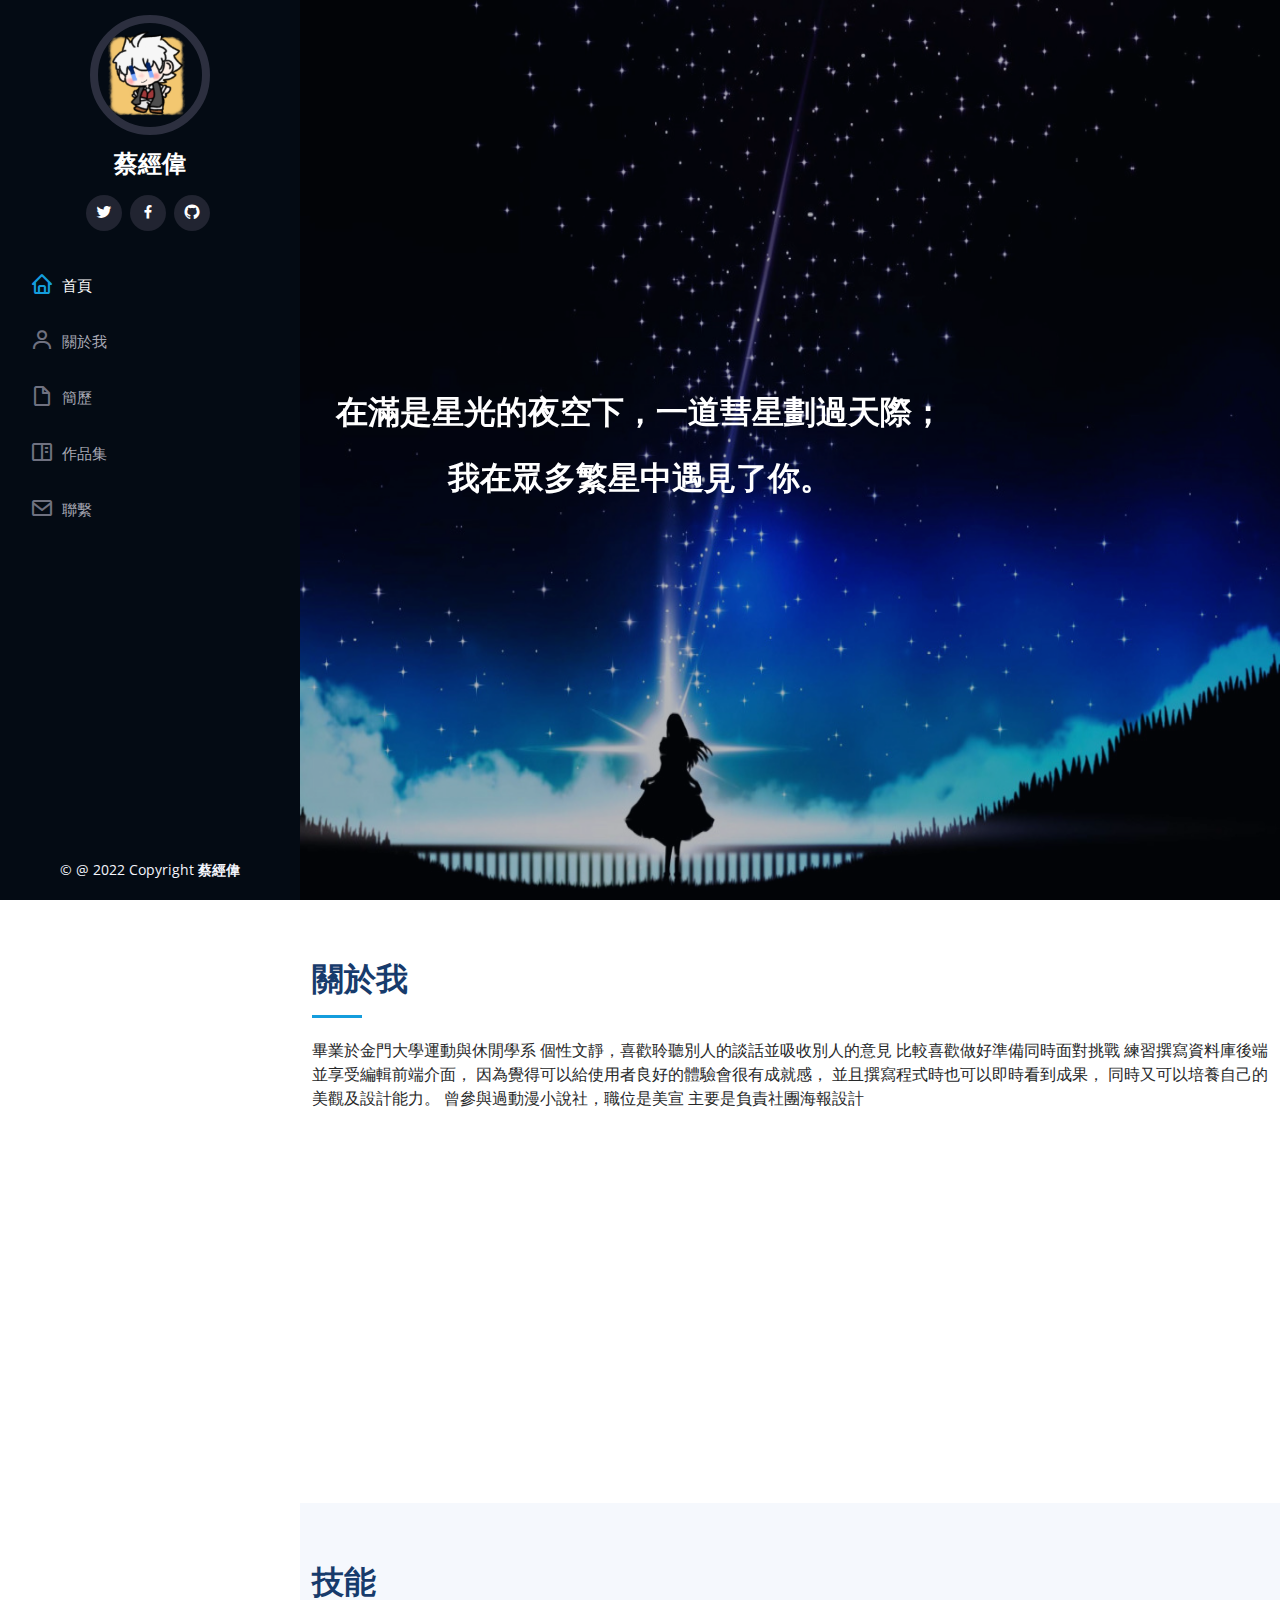
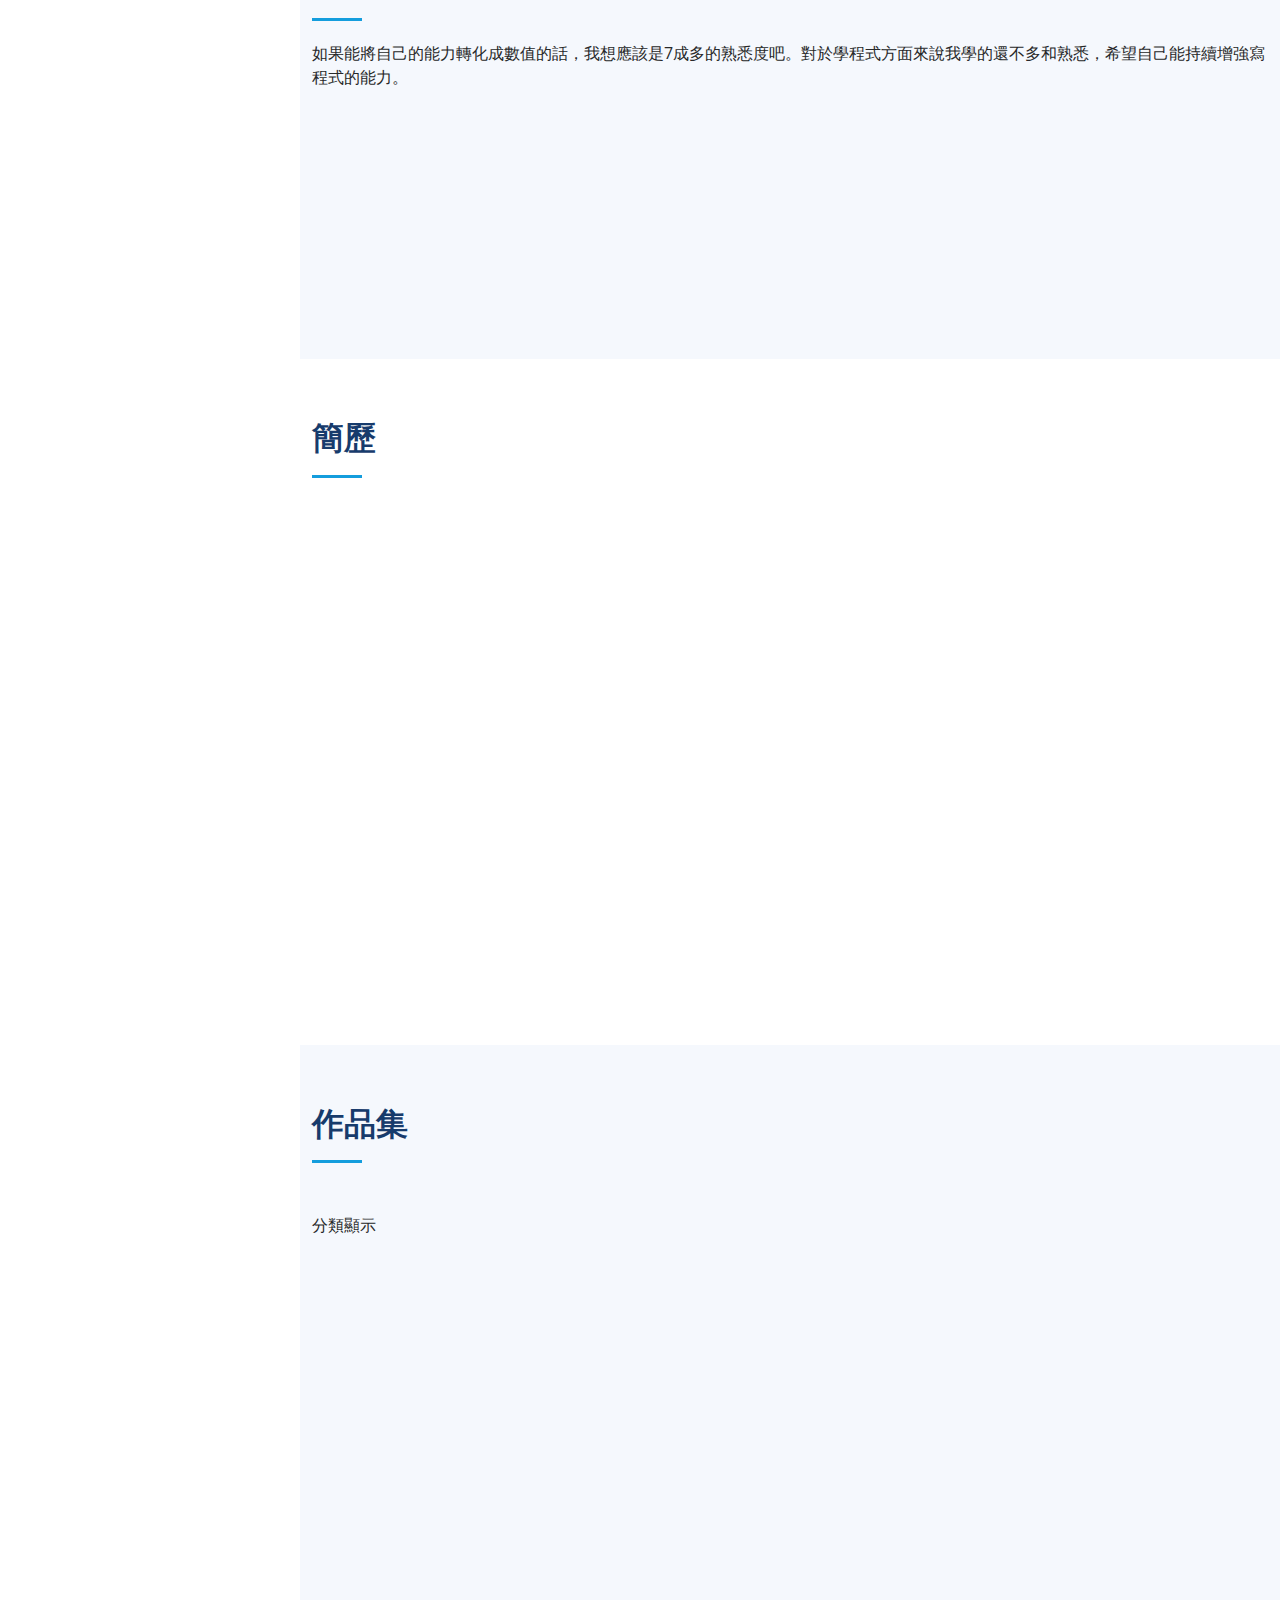
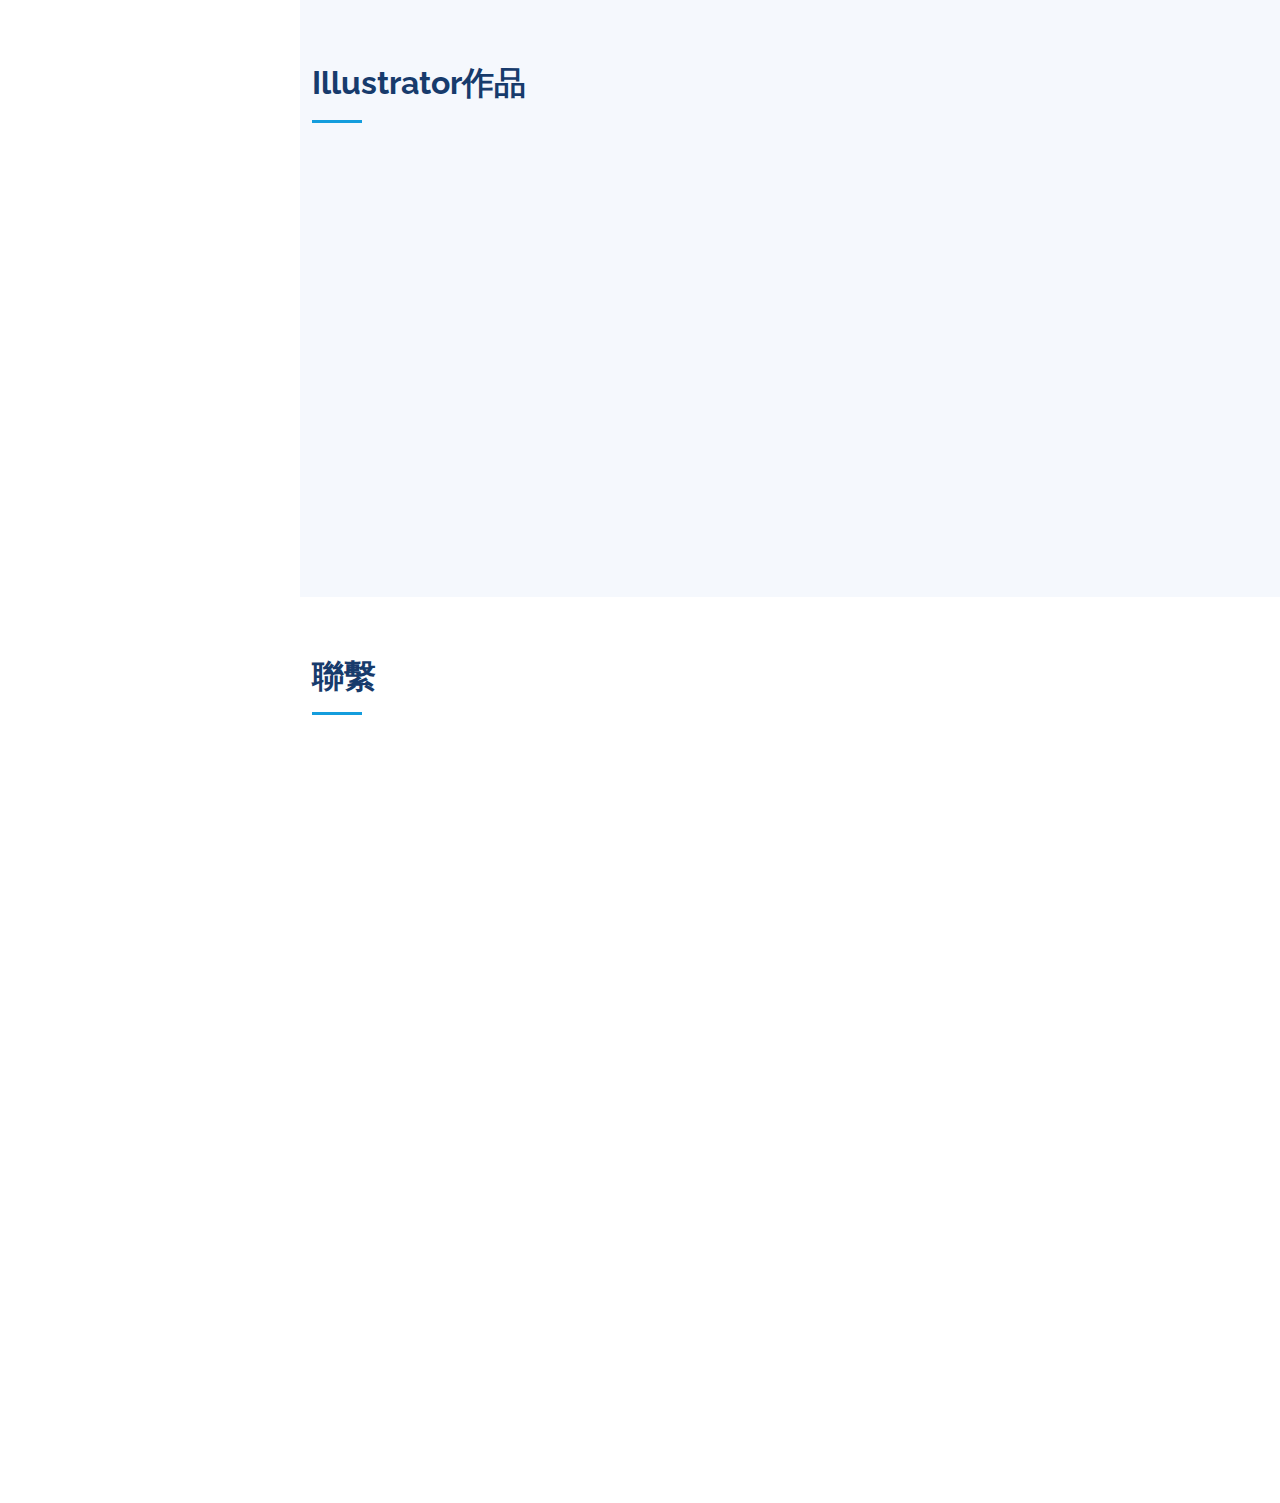
==== commit d319932b: "Add files via upload" ====
--- a/index.html
+++ b/index.html
@@ -1,786 +1,786 @@
-<!DOCTYPE html>
-<html lang="en">
-
-<head>
-  <meta charset="utf-8">
-  <meta content="width=device-width, initial-scale=1.0" name="viewport">
-
-  <title>蒼藍星的搖籃</title>
-  <meta content="" name="description">
-  <meta content="" name="keywords">
-
-  <!-- Favicons -->
-  <link href="assets/img/logo.png" rel="icon">
-  <link href="assets/img/logobig.png" rel="logobig.png">
-
-  <!-- Google Fonts -->
-  <link
-    href="https://fonts.googleapis.com/css?family=Open+Sans:300,300i,400,400i,600,600i,700,700i|Raleway:300,300i,400,400i,500,500i,600,600i,700,700i|Poppins:300,300i,400,400i,500,500i,600,600i,700,700i"
-    rel="stylesheet">
-
-  <!-- Vendor CSS Files -->
-  <link href="assets/vendor/aos/aos.css" rel="stylesheet">
-  <link href="assets/vendor/bootstrap/css/bootstrap.min.css" rel="stylesheet">
-  <link href="assets/vendor/bootstrap-icons/bootstrap-icons.css" rel="stylesheet">
-  <link href="assets/vendor/boxicons/css/boxicons.min.css" rel="stylesheet">
-  <link href="assets/vendor/glightbox/css/glightbox.min.css" rel="stylesheet">
-  <link href="assets/vendor/swiper/swiper-bundle.min.css" rel="stylesheet">
-
-  <!-- Template Main CSS File -->
-  <link href="assets/css/style.css" rel="stylesheet">
-
-  <!-- =======================================================
-  * Template Name: iPortfolio - v3.8.0
-  * Template URL: https://bootstrapmade.com/iportfolio-bootstrap-portfolio-websites-template/
-  * Author: BootstrapMade.com
-  * License: https://bootstrapmade.com/license/
-  ======================================================== -->
-</head>
-
-<body>
-
-  <!-- ======= Mobile nav toggle button ======= -->
-  <i class="bi bi-list mobile-nav-toggle d-xl-none"></i>
-
-  <!-- ======= Header ======= -->
-  <header id="header">
-    <div class="d-flex flex-column">
-
-      <div class="profile">
-        <img src="assets/img/mypicture.png" alt="" class="img-fluid rounded-circle">
-        <h1 class="text-light"><a href="index.html">蔡經偉</a></h1>
-        <div class="social-links mt-3 text-center">
-          <a href="https://twitter.com/f0984203396" class="twitter"><i class="bx bxl-twitter"></i></a>
-          <a href="https://www.facebook.com/profile.php?id=100009702164682" class="facebook"><i
-              class="bx bxl-facebook"></i></a>
-          <a href="https://github.com/WhiteWingDragon" class="facebook"><i class="bx bxl-github"></i></a>
-          <!-- <a href="#" class="instagram"><i class="bx bxl-instagram"></i></a> -->
-          <!-- <a href="#" class="google-plus"><i class="bx bxl-skype"></i></a> -->
-          <!-- <a href="#" class="linkedin"><i class="bx bxl-linkedin"></i></a> -->
-        </div>
-      </div>
-
-      <nav id="navbar" class="nav-menu navbar">
-        <ul>
-          <li><a href="#hero" class="nav-link scrollto active"><i class="bx bx-home"></i> <span>首頁</span></a></li>
-          <li><a href="#about" class="nav-link scrollto"><i class="bx bx-user"></i> <span>關於我</span></a></li>
-          <li><a href="#resume" class="nav-link scrollto"><i class="bx bx-file-blank"></i> <span>簡歷</span></a></li>
-          <li><a href="#portfolio" class="nav-link scrollto"><i class="bx bx-book-content"></i> <span>作品集</span></a>
-          </li>
-          <!-- <li><a href="#services" class="nav-link scrollto"><i class="bx bx-server"></i> <span>服務</span></a></li> -->
-          <li><a href="#contact" class="nav-link scrollto"><i class="bx bx-envelope"></i> <span>聯繫</span></a></li>
-        </ul>
-      </nav><!-- .nav-menu -->
-    </div>
-  </header><!-- End Header -->
-
-  <!-- ======= Hero Section ======= -->
-  <section id="hero" class="d-flex flex-column justify-content-center align-items-center">
-    <div class="hero-container" data-aos="fade-in">
-      <h2>在滿是星光的夜空下，一道彗星劃過天際；</h2>
-      <h2>我在眾多繁星中遇見了你。</h2>
-      <!-- <p>I'm <span class="typed" data-typed-items="Designer, Developer, Freelancer, Photographer"></span></p> -->
-    </div>
-  </section><!-- End Hero -->
-
-  <main id="main">
-
-    <!-- ======= About Section ======= -->
-    <section id="about" class="about">
-      <div class="container">
-
-        <div class="section-title">
-          <h2>關於我</h2>
-          <p>畢業於金門大學運動與休閒學系
-            個性文靜，喜歡聆聽別人的談話並吸收別人的意見
-            比較喜歡做好準備同時面對挑戰
-            練習撰寫資料庫後端並享受編輯前端介面， 因為覺得可以給使用者良好的體驗會很有成就感， 並且撰寫程式時也可以即時看到成果， 同時又可以培養自己的美觀及設計能力。
-
-            曾參與過動漫小說社，職位是美宣
-            主要是負責社團海報設計
-          </p>
-        </div>
-
-        <div class="row">
-          <div class="col-lg-4" data-aos="fade-right">
-            <img src="assets/img/mypicture.png" class="img-fluid" alt="">
-          </div>
-          <div class="col-lg-8 pt-4 pt-lg-0 content" data-aos="fade-left">
-            <!-- <h3>UI/UX Designer &amp; Web Developer.</h3> -->
-            <!-- <p class="fst-italic">
-              Lorem ipsum dolor sit amet, consectetur adipiscing elit, sed do eiusmod tempor incididunt ut labore et dolore
-              magna aliqua. -->
-            </p>
-            <div class="row">
-              <div class="col-lg-6">
-                <ul>
-                  <h2>聯絡方式</h2>
-
-                  <!-- <li><i class="bi bi-chevron-right"></i> <strong>Website:</strong> <span>www.example.com</span></li> -->
-                  <li><i class="bi bi-chevron-right"></i> <strong>手機:</strong> <span>0984203396</span></li>
-                  <!-- <li><i class="bi bi-chevron-right"></i> <strong>城市:</strong> <span>新北市/泰山區</span></li> -->
-                  <li><i class="bi bi-chevron-right"></i> <strong>Email:</strong> <span>f30902889@gmail.com</span></li>
-                </ul>
-              </div>
-              <div class="col-lg-6">
-                <h2>其他</h2>
-                <ul>
-                  <!-- <li><i class="bi bi-chevron-right"></i> <strong>生日:</strong> <span>9月26號</span></li> -->
-                  <li><i class="bi bi-chevron-right"></i> <strong>興趣:</strong> <span>看ACG相關作品、讀小說、看Vtuber</span></li>
-                  <li><i class="bi bi-chevron-right"></i> <strong>個性:</strong> <span>文靜</span></li>
-                  <li><i class="bi bi-chevron-right"></i> <strong>喜好:</strong> <span>甜點、打電玩遊戲</span></li>
-                </ul>
-              </div>
-            </div>
-            <!-- <p>
-              Officiis eligendi itaque labore et dolorum mollitia officiis optio vero. Quisquam sunt adipisci omnis et ut. Nulla accusantium dolor incidunt officia tempore. Et eius omnis.
-              Cupiditate ut dicta maxime officiis quidem quia. Sed et consectetur qui quia repellendus itaque neque. Aliquid amet quidem ut quaerat cupiditate. Ab et eum qui repellendus omnis culpa magni laudantium dolores.
-            </p> -->
-          </div>
-        </div>
-
-      </div>
-    </section><!-- End About Section -->
-
-    <!-- ======= Facts Section ======= -->
-    <!-- <section id="facts" class="facts">
-      <div class="container">
-
-        <div class="section-title">
-          <h2>Facts</h2>
-          <p>Magnam dolores commodi suscipit. Necessitatibus eius consequatur ex aliquid fuga eum quidem. Sit sint consectetur velit. Quisquam quos quisquam cupiditate. Et nemo qui impedit suscipit alias ea. Quia fugiat sit in iste officiis commodi quidem hic quas.</p>
-        </div>
-
-        <div class="row no-gutters">
-
-          <div class="col-lg-3 col-md-6 d-md-flex align-items-md-stretch" data-aos="fade-up">
-            <div class="count-box">
-              <i class="bi bi-emoji-smile"></i>
-              <span data-purecounter-start="0" data-purecounter-end="232" data-purecounter-duration="1" class="purecounter"></span>
-              <p><strong>Happy Clients</strong> consequuntur quae</p>
-            </div>
-          </div>
-
-          <div class="col-lg-3 col-md-6 d-md-flex align-items-md-stretch" data-aos="fade-up" data-aos-delay="100">
-            <div class="count-box">
-              <i class="bi bi-journal-richtext"></i>
-              <span data-purecounter-start="0" data-purecounter-end="521" data-purecounter-duration="1" class="purecounter"></span>
-              <p><strong>Projects</strong> adipisci atque cum quia aut</p>
-            </div>
-          </div>
-
-          <div class="col-lg-3 col-md-6 d-md-flex align-items-md-stretch" data-aos="fade-up" data-aos-delay="200">
-            <div class="count-box">
-              <i class="bi bi-headset"></i>
-              <span data-purecounter-start="0" data-purecounter-end="1453" data-purecounter-duration="1" class="purecounter"></span>
-              <p><strong>Hours Of Support</strong> aut commodi quaerat</p>
-            </div>
-          </div>
-
-          <div class="col-lg-3 col-md-6 d-md-flex align-items-md-stretch" data-aos="fade-up" data-aos-delay="300">
-            <div class="count-box">
-              <i class="bi bi-people"></i>
-              <span data-purecounter-start="0" data-purecounter-end="32" data-purecounter-duration="1" class="purecounter"></span>
-              <p><strong>Hard Workers</strong> rerum asperiores dolor</p>
-            </div>
-          </div>
-
-        </div>
-
-      </div>
-    </section>End Facts Section -->
-
-    <!-- ======= Skills Section ======= -->
-    <section id="skills" class="skills section-bg">
-      <div class="container">
-
-        <div class="section-title">
-          <h2>技能</h2>
-          <p>如果能將自己的能力轉化成數值的話，我想應該是7成多的熟悉度吧。對於學程式方面來說我學的還不多和熟悉，希望自己能持續增強寫程式的能力。</p>
-        </div>
-
-        <div class="row skills-content">
-
-          <div class="col-lg-6" data-aos="fade-up">
-
-            <div class="progress">
-              <span class="skill">HTML <i class="val">75%</i></span>
-              <div class="progress-bar-wrap">
-                <div class="progress-bar" role="progressbar" aria-valuenow="75" aria-valuemin="0" aria-valuemax="100">
-                </div>
-              </div>
-            </div>
-
-            <div class="progress">
-              <span class="skill">CSS <i class="val">75%</i></span>
-              <div class="progress-bar-wrap">
-                <div class="progress-bar" role="progressbar" aria-valuenow="75" aria-valuemin="0" aria-valuemax="100">
-                </div>
-              </div>
-            </div>
-
-            <div class="progress">
-              <span class="skill">JavaScript <i class="val">75%</i></span>
-              <div class="progress-bar-wrap">
-                <div class="progress-bar" role="progressbar" aria-valuenow="75" aria-valuemin="0" aria-valuemax="100">
-                </div>
-              </div>
-            </div>
-
-          </div>
-
-          <div class="col-lg-6" data-aos="fade-up" data-aos-delay="100">
-
-            <div class="progress">
-              <span class="skill">PHP <i class="val">75%</i></span>
-              <div class="progress-bar-wrap">
-                <div class="progress-bar" role="progressbar" aria-valuenow="75" aria-valuemin="0" aria-valuemax="100">
-                </div>
-              </div>
-            </div>
-
-            <!-- <div class="progress">
-              <span class="skill">WordPress/CMS <i class="val">90%</i></span>
-              <div class="progress-bar-wrap">
-                <div class="progress-bar" role="progressbar" aria-valuenow="90" aria-valuemin="0" aria-valuemax="100"></div>
-              </div>
-            </div> -->
-
-            <div class="progress">
-              <span class="skill">Photoshop <i class="val">75%</i></span>
-              <div class="progress-bar-wrap">
-                <div class="progress-bar" role="progressbar" aria-valuenow="75" aria-valuemin="0" aria-valuemax="100">
-                </div>
-              </div>
-            </div>
-
-          </div>
-
-        </div>
-
-      </div>
-    </section><!-- ======= End Skills Section ======= -->
-
-    <!-- ======= Resume Section ======= -->
-    <section id="resume" class="resume">
-      <div class="container">
-
-        <div class="section-title">
-          <h2>簡歷</h2>
-          <p> </p>
-        </div>
-
-        <div class="row">
-          <div class="col-lg-6" data-aos="fade-up">
-            <!-- <h3 class="resume-title">概要</h3> -->
-            <!-- <div class="resume-item pb-0">
-              <h4>蔡經偉</h4>
-              <p><em> </em></p>
-              <ul>
-                <li>Portland par 127,Orlando, FL</li>
-                <li>(123) 456-7891</li>
-                <li>alice.barkley@example.com</li>
-              </ul>
-            </div> -->
-
-            <h3 class="resume-title">學歷</h3>
-            <div class="resume-item">
-              <h4>大學時期</h4>
-              <h5>2017 - 2020</h5>
-              <!-- <p><em>Rochester Institute of Technology, Rochester, NY</em></p> -->
-              <p>因直考分發的關係，成了金門大學的學生，讀的科系是運動與休閒學系。雖然在那邊遇到一堆爛事，但同時也遇到了能影響一生的朋友們，去金門讀書最大的收穫就是認識那群朋友。</p>
-            </div>
-            <div class="resume-item">
-              <h4>職訓所時期</h4>
-              <h5>2022/3/28 - 2022/9/15</h5>
-              <!-- <p><em>Rochester Institute of Technology, Rochester, NY</em></p> -->
-              <p>在這裡藉由培訓老師的幫助我進到寫程式的領域，6個月的培訓時間我過得很充實也了解到寫程式的專業和辛苦，希望能將自身所學用在未來的工作上。</p>
-            </div>
-          </div>
-          <div class="col-lg-6" data-aos="fade-up" data-aos-delay="100">
-            <h3 class="resume-title">打工經驗</h3>
-            <div class="resume-item">
-              <h4>補習班電話招生員</h4>
-              <h5>2018-7</h5>
-              <!-- <p><em>Experion, New York, NY </em></p> -->
-              <ul>
-                <li>做電訪員推銷補習班課程、發傳單</li>
-                <!-- <li>Delegate tasks to the 7 members of the design team and provide counsel on all aspects of the project. </li>
-                <li>Supervise the assessment of all graphic materials in order to ensure quality and accuracy of the design</li>
-                <li>Oversee the efficient use of production project budgets ranging from $2,000 - $25,000</li> -->
-              </ul>
-            </div>
-            <div class="resume-item">
-              <h4>動漫展動線引導人員</h4>
-              <h5>2018-08、2019-02</h5>
-              <!-- <p><em>Stepping Stone Advertising, New York, NY</em></p> -->
-              <ul>
-                <li>在動漫展展期做排隊動線引導員和發傳單</li>
-                <!-- <li>Managed up to 5 projects or tasks at a given time while under pressure</li>
-                <li>Recommended and consulted with clients on the most appropriate graphic design</li>
-                <li>Created 4+ design presentations and proposals a month for clients and account managers</li> -->
-              </ul>
-            </div>
-            <div class="resume-item">
-              <h4>麵包店內場清潔員</h4>
-              <h5>2018 - 2020</h5>
-              <ul>
-                <li>在麵包店內場做器材清洗和內場清潔</li>
-              </ul>
-            </div>
-          </div>
-        </div>
-
-      </div>
-    </section><!-- End Resume Section -->
-
-    <!-- ======= Portfolio Section ======= -->
-    <section id="portfolio" class="portfolio section-bg">
-      <div class="container">
-
-        <div class="section-title">
-          <h2>作品集</h2>
-          <!-- <p>Magnam dolores commodi suscipit. Necessitatibus eius consequatur ex aliquid fuga eum quidem. Sit sint consectetur velit. Quisquam quos quisquam cupiditate. Et nemo qui impedit suscipit alias ea. Quia fugiat sit in iste officiis commodi quidem hic quas.</p> -->
-        </div>
-        分類顯示
-
-        <div class="row" data-aos="fade-up">
-          <div class="col-lg-12 d-flex justify-content-center">
-            <ul id="portfolio-flters">
-              <li data-filter="*" class="filter-active">All</li>
-              <li data-filter=".filter-picture">picture</li>
-              <!-- <li data-filter=".filter-card">Card</li> -->
-              <li data-filter=".filter-web">Web</li>
-            </ul>
-          </div>
-        </div>
-
-        <div class="row portfolio-container" data-aos="fade-up" data-aos-delay="100">
-
-          <div class="col-lg-4 col-md-6 portfolio-item filter-picture">
-            <div class="portfolio-wrap">
-              <img src="assets/img/portfolio/post.jpg" class="img-fluid" alt="">
-              <div class="portfolio-links">
-                <a href="assets/img/portfolio/post.jpg" data-gallery="portfolioGallery"
-                  class="portfolio-lightbox" title="picture 1"><i class="bx bx-plus"></i></a>
-                <!-- <a href="portfolio-details.html" title="More Details"><i class="bx bx-link"></i></a> -->
-              </div>
-            </div>
-          </div>
-
-          <div class="col-lg-4 col-md-6 portfolio-item filter-web">
-            <div class="portfolio-wrap">
-              <img src="assets/img/portfolio/vote.png" class="img-fluid" alt="">
-              <div class="portfolio-links">
-                <a href="assets/img/portfolio/vote.png" data-gallery="portfolioGallery" class="portfolio-lightbox"
-                  title="Web 1"><i class="bx bx-plus"></i></a>
-                <a href="http://220.128.133.15/s1110213/votesystem/" title="More Details"><i class="bx bx-link"></i></a>
-              </div>
-            </div>
-          </div>
-
-          <div class="col-lg-4 col-md-6 portfolio-item filter-picture">
-            <div class="portfolio-wrap">
-              <img src="assets/img/portfolio/trippost.jpg" class="img-fluid" alt="">
-              <div class="portfolio-links">
-                <a href="assets/img/portfolio/trippost.jpg" data-gallery="portfolioGallery"
-                  class="portfolio-lightbox" title="picture 2"><i class="bx bx-plus"></i></a>
-                <!-- <a href="portfolio-details.html" title="More Details"><i class="bx bx-link"></i></a> -->
-              </div>
-            </div>
-          </div>
-
-          <div class="col-lg-4 col-md-6 portfolio-item filter-web">
-            <div class="portfolio-wrap">
-              <img src="assets/img/portfolio/animate-api.jpg" class="img-fluid" alt="">
-              <div class="portfolio-links">
-                <a href="assets/img/portfolio/animate-api.jpg" data-gallery="portfolioGallery"
-                  class="portfolio-lightbox" title="Web 2"><i class="bx bx-plus"></i></a>
-                <a href="http://220.128.133.15/s1110213/assets/api/api.html" title="More Details"><i class="bx bx-link"></i></a>
-              </div>
-            </div>
-          </div>
-
-          <!-- <div class="col-lg-4 col-md-6 portfolio-item filter-card">
-            <div class="portfolio-wrap">
-              <img src="assets/img/portfolio/portfolio-4.jpg" class="img-fluid" alt="">
-              <div class="portfolio-links">
-                <a href="assets/img/portfolio/portfolio-4.jpg" data-gallery="portfolioGallery"
-                  class="portfolio-lightbox" title="Card 2"><i class="bx bx-plus"></i></a>
-                <a href="portfolio-details.html" title="More Details"><i class="bx bx-link"></i></a>
-              </div>
-            </div>
-          </div> -->
-
-          
-
-          <!-- <div class="col-lg-4 col-md-6 portfolio-item filter-picture">
-            <div class="portfolio-wrap">
-              <img src="assets/img/portfolio/portfolio-6.jpg" class="img-fluid" alt="">
-              <div class="portfolio-links">
-                <a href="assets/img/portfolio/portfolio-6.jpg" data-gallery="portfolioGallery"
-                  class="portfolio-lightbox" title="App 3"><i class="bx bx-plus"></i></a>
-                <a href="portfolio-details.html" title="More Details"><i class="bx bx-link"></i></a>
-              </div>
-            </div>
-          </div> -->
-
-          <!-- <div class="col-lg-4 col-md-6 portfolio-item filter-card">
-            <div class="portfolio-wrap">
-              <img src="assets/img/portfolio/portfolio-7.jpg" class="img-fluid" alt="">
-              <div class="portfolio-links">
-                <a href="assets/img/portfolio/portfolio-7.jpg" data-gallery="portfolioGallery"
-                  class="portfolio-lightbox" title="Card 1"><i class="bx bx-plus"></i></a>
-                <a href="portfolio-details.html" title="More Details"><i class="bx bx-link"></i></a>
-              </div>
-            </div>
-          </div> -->
-
-          <!-- <div class="col-lg-4 col-md-6 portfolio-item filter-card">
-            <div class="portfolio-wrap">
-              <img src="assets/img/portfolio/portfolio-8.jpg" class="img-fluid" alt="">
-              <div class="portfolio-links">
-                <a href="assets/img/portfolio/portfolio-8.jpg" data-gallery="portfolioGallery"
-                  class="portfolio-lightbox" title="Card 3"><i class="bx bx-plus"></i></a>
-                <a href="portfolio-details.html" title="More Details"><i class="bx bx-link"></i></a>
-              </div>
-            </div>
-          </div> -->
-
-          <!-- <div class="col-lg-4 col-md-6 portfolio-item filter-web">
-            <div class="portfolio-wrap">
-              <img src="assets/img/portfolio/portfolio-9.jpg" class="img-fluid" alt="">
-              <div class="portfolio-links">
-                <a href="assets/img/portfolio/portfolio-9.jpg" data-gallery="portfolioGallery"
-                  class="portfolio-lightbox" title="Web 3"><i class="bx bx-plus"></i></a>
-                <a href="portfolio-details.html" title="More Details"><i class="bx bx-link"></i></a>
-              </div>
-            </div>
-          </div> -->
-
-        </div>
-
-      </div>
-    </section><!-- End Portfolio Section -->
-
-    <!-- ======= Services Section ======= -->
-    <!-- <section id="services" class="services">
-      <div class="container">
-
-        <div class="section-title">
-          <h2>服務</h2>
-          <p>Magnam dolores commodi suscipit. Necessitatibus eius consequatur ex aliquid fuga eum quidem. Sit sint consectetur velit. Quisquam quos quisquam cupiditate. Et nemo qui impedit suscipit alias ea. Quia fugiat sit in iste officiis commodi quidem hic quas.</p>
-        </div>
-
-        <div class="row">
-          <div class="col-lg-4 col-md-6 icon-box" data-aos="fade-up">
-            <div class="icon"><i class="bi bi-briefcase"></i></div>
-            <h4 class="title"><a href="">Lorem Ipsum</a></h4>
-            <p class="description">Voluptatum deleniti atque corrupti quos dolores et quas molestias excepturi sint occaecati cupiditate non provident</p>
-          </div>
-          <div class="col-lg-4 col-md-6 icon-box" data-aos="fade-up" data-aos-delay="100">
-            <div class="icon"><i class="bi bi-card-checklist"></i></div>
-            <h4 class="title"><a href="">Dolor Sitema</a></h4>
-            <p class="description">Minim veniam, quis nostrud exercitation ullamco laboris nisi ut aliquip ex ea commodo consequat tarad limino ata</p>
-          </div>
-          <div class="col-lg-4 col-md-6 icon-box" data-aos="fade-up" data-aos-delay="200">
-            <div class="icon"><i class="bi bi-bar-chart"></i></div>
-            <h4 class="title"><a href="">Sed ut perspiciatis</a></h4>
-            <p class="description">Duis aute irure dolor in reprehenderit in voluptate velit esse cillum dolore eu fugiat nulla pariatur</p>
-          </div>
-          <div class="col-lg-4 col-md-6 icon-box" data-aos="fade-up" data-aos-delay="300">
-            <div class="icon"><i class="bi bi-binoculars"></i></div>
-            <h4 class="title"><a href="">Magni Dolores</a></h4>
-            <p class="description">Excepteur sint occaecat cupidatat non proident, sunt in culpa qui officia deserunt mollit anim id est laborum</p>
-          </div>
-          <div class="col-lg-4 col-md-6 icon-box" data-aos="fade-up" data-aos-delay="400">
-            <div class="icon"><i class="bi bi-brightness-high"></i></div>
-            <h4 class="title"><a href="">Nemo Enim</a></h4>
-            <p class="description">At vero eos et accusamus et iusto odio dignissimos ducimus qui blanditiis praesentium voluptatum deleniti atque</p>
-          </div>
-          <div class="col-lg-4 col-md-6 icon-box" data-aos="fade-up" data-aos-delay="500">
-            <div class="icon"><i class="bi bi-calendar4-week"></i></div>
-            <h4 class="title"><a href="">Eiusmod Tempor</a></h4>
-            <p class="description">Et harum quidem rerum facilis est et expedita distinctio. Nam libero tempore, cum soluta nobis est eligendi</p>
-          </div>
-        </div>
-
-      </div>
-    </section>End Services Section -->
-
-    <!-- ======= Testimonials Section ======= -->
-    <section id="testimonials" class="testimonials section-bg">
-      <div class="container">
-
-        <div class="section-title">
-          <h2>Illustrator作品</h2>
-          <!-- <p>網路上記錄著我們的光陰，我們過去的記憶沉睡在世界上任何網路能觸及到的角落，只要文明不消失我們便會一直存在。</p> -->
-        </div>
-
-        <div class="testimonials-slider swiper" data-aos="fade-up" data-aos-delay="100">
-          <div class="swiper-wrapper">
-
-            <div class="swiper-slide">
-              <div class="testimonial-item" data-aos="fade-up">
-                <!-- <p>
-                  <i class="bx bxs-quote-alt-left quote-icon-left"></i>
-                  不要相信相信你的我，要相信這個相信你自己的自己
-                  <i class="bx bxs-quote-alt-right quote-icon-right"></i>
-                </p> -->
-                <img src="assets/img/testimonials/007.jpg" class="testimonial-img" alt="">
-                <!-- <h3>卡米那</h3>
-                <h4>天元突破紅蓮螺嚴</h4> -->
-              </div>
-            </div><!-- End testimonial item -->
-
-            <div class="swiper-slide">
-              <div class="testimonial-item" data-aos="fade-up" data-aos-delay="100">
-                <!-- <p>
-                  <i class="bx bxs-quote-alt-left quote-icon-left"></i>
-                  有資格開槍的人，只有有著被射殺覺悟的人
-                  <i class="bx bxs-quote-alt-right quote-icon-right"></i>
-                </p> -->
-                <img src="assets/img/testimonials/025.jpg" class="testimonial-img" alt="">
-                <!-- <h3>Sara Wilsson</h3>
-                <h4>叛逆的魯魯修</h4> -->
-              </div>
-            </div><!-- End testimonial item -->
-
-            <div class="swiper-slide">
-              <div class="testimonial-item" data-aos="fade-up" data-aos-delay="200">
-                <!-- <p>
-                  <i class="bx bxs-quote-alt-left quote-icon-left"></i>
-                  既然有時間在最後壯烈犧牲，不如完美的活動最後一刻。
-                  <i class="bx bxs-quote-alt-right quote-icon-right"></i>
-                </p> -->
-                <img src="assets/img/testimonials/030.jpg" class="testimonial-img" alt="">
-                <!-- <h3>板田銀時</h3>
-                <h4>銀魂</h4> -->
-              </div>
-            </div><!-- End testimonial item -->
-
-            <div class="swiper-slide">
-              <div class="testimonial-item" data-aos="fade-up" data-aos-delay="300">
-                <!-- <p>
-                  <i class="bx bxs-quote-alt-left quote-icon-left"></i>
-                  Fugiat enim eram quae cillum dolore dolor amet nulla culpa multos export minim fugiat minim velit minim dolor enim duis veniam ipsum anim magna sunt elit fore quem dolore labore illum veniam.
-                  <i class="bx bxs-quote-alt-right quote-icon-right"></i>
-                </p> -->
-                <img src="assets/img/testimonials/011.jpg" class="testimonial-img" alt="">
-                <!-- <h3>Matt Brandon</h3>
-                <h4>Freelancer</h4> -->
-              </div>
-            </div><!-- End testimonial item -->
-
-            <div class="swiper-slide">
-              <div class="testimonial-item" data-aos="fade-up" data-aos-delay="400">
-                <!-- <p>
-                  <i class="bx bxs-quote-alt-left quote-icon-left"></i>
-                  Quis quorum aliqua sint quem legam fore sunt eram irure aliqua veniam tempor noster veniam enim culpa labore duis sunt culpa nulla illum cillum fugiat legam esse veniam culpa fore nisi cillum quid.
-                  <i class="bx bxs-quote-alt-right quote-icon-right"></i>
-                </p> -->
-                <img src="assets/img/testimonials/020.jpg" class="testimonial-img" alt="">
-                <!-- <h3>John Larson</h3>
-                <h4>Entrepreneur</h4> -->
-              </div>
-            </div><!-- End testimonial item -->
-
-          </div>
-          <div class="swiper-pagination"></div>
-        </div>
-
-      </div>
-    </section><!-- End Testimonials Section -->
-    <section id="testimonials" class="testimonials section-bg">
-      <div class="container">
-
-        <div class="section-title">
-          <h2>經典台詞</h2>
-          <p>網路上記錄著我們的光陰，我們過去的記憶沉睡在世界上任何網路能觸及到的角落，只要文明不消失我們便會一直存在。</p>
-        </div>
-
-        <div class="testimonials-slider swiper" data-aos="fade-up" data-aos-delay="100">
-          <div class="swiper-wrapper">
-
-            <div class="swiper-slide">
-              <div class="testimonial-item" data-aos="fade-up">
-                <p>
-                  <i class="bx bxs-quote-alt-left quote-icon-left"></i>
-                  不要相信相信你的我，要相信這個相信你自己的自己
-                  <i class="bx bxs-quote-alt-right quote-icon-right"></i>
-                </p>
-                <img src="assets/img/testimonials/Ka.png" class="testimonial-img" alt="">
-                <h3>卡米那</h3>
-                <h4>天元突破紅蓮螺嚴</h4>
-              </div>
-            </div><!-- End testimonial item -->
-
-            <div class="swiper-slide">
-              <div class="testimonial-item" data-aos="fade-up" data-aos-delay="100">
-                <p>
-                  <i class="bx bxs-quote-alt-left quote-icon-left"></i>
-                  有資格開槍的人，只有有著被射殺覺悟的人
-                  <i class="bx bxs-quote-alt-right quote-icon-right"></i>
-                </p>
-                <img src="assets/img/testimonials/lulu.jpg" class="testimonial-img" alt="">
-                <h3>魯路修·蘭佩洛基</h3>
-                <h4>Code Geass 反叛的魯路修</h4>
-              </div>
-            </div><!-- End testimonial item -->
-
-            <div class="swiper-slide">
-              <div class="testimonial-item" data-aos="fade-up" data-aos-delay="200">
-                <p>
-                  <i class="bx bxs-quote-alt-left quote-icon-left"></i>
-                  既然有時間在最後壯烈犧牲，不如完美的活動最後一刻。
-                  <i class="bx bxs-quote-alt-right quote-icon-right"></i>
-                </p>
-                <img src="assets/img/testimonials/ye.jpg" class="testimonial-img" alt="">
-                <h3>板田銀時</h3>
-                <h4>銀魂</h4>
-              </div>
-            </div><!-- End testimonial item -->
-
-            <div class="swiper-slide">
-              <div class="testimonial-item" data-aos="fade-up" data-aos-delay="300">
-                <p>
-                  <i class="bx bxs-quote-alt-left quote-icon-left"></i>
-                  不相信自己的人， 連努力的價值都沒有。
-                  <i class="bx bxs-quote-alt-right quote-icon-right"></i>
-                </p>
-                <img src="assets/img/testimonials/li.png" class="testimonial-img" alt="">
-                <h3>李洛克</h3>
-                <h4>火影忍者</h4>
-              </div>
-            </div><!-- End testimonial item -->
-
-            <div class="swiper-slide">
-              <div class="testimonial-item" data-aos="fade-up" data-aos-delay="400">
-                <p>
-                  <i class="bx bxs-quote-alt-left quote-icon-left"></i>
-                  沒有犧牲就沒有收獲。想要得到某樣東西，就必須付出與之同等的代價。
-                  <i class="bx bxs-quote-alt-right quote-icon-right"></i>
-                </p>
-                <img src="assets/img/testimonials/Ad.jpg" class="testimonial-img" alt="">
-                <h3>愛德華‧艾立克</h3>
-                <h4>鋼之煉金術師</h4>
-              </div>
-            </div><!-- End testimonial item -->
-
-          </div>
-          <div class="swiper-pagination"></div>
-        </div>
-
-      </div>
-    </section><!-- End Testimonials Section -->
-
-    <!-- ======= Contact Section ======= -->
-    <section id="contact" class="contact">
-      <div class="container">
-
-        <div class="section-title">
-          <h2>聯繫</h2>
-          <!-- <p>Magnam dolores commodi suscipit. Necessitatibus eius consequatur ex aliquid fuga eum quidem. Sit sint consectetur velit. Quisquam quos quisquam cupiditate. Et nemo qui impedit suscipit alias ea. Quia fugiat sit in iste officiis commodi quidem hic quas.</p> -->
-        </div>
-
-        <div class="row" data-aos="fade-in">
-
-          <div class="col-lg-5 d-flex align-items-stretch">
-            <div class="info">
-              <div class="address">
-                <i class="bi bi-geo-alt"></i>
-                <h4>位置:</h4>
-                <p>243新北市泰山區貴子里致遠新村55之1號</p>
-              </div>
-
-              <div class="email">
-                <i class="bi bi-envelope"></i>
-                <h4>Email:</h4>
-                <p>f30902889@gmail.com</p>
-              </div>
-
-              <div class="phone">
-                <i class="bi bi-phone"></i>
-                <h4>手機:</h4>
-                <p>+886 984 203 396</p>
-              </div>
-
-              <iframe
-                src="https://www.google.com/maps/embed?pb=!1m18!1m12!1m3!1d3614.7045238159076!2d121.41726416500651!3d25.04409963396763!2m3!1f0!2f0!3f0!3m2!1i1024!2i768!4f13.1!3m3!1m2!1s0x3442a7bec9ad74b1%3A0xa639904a89f26435!2z5Yue5YuV6YOo5Yue5YuV5Yqb55m85bGV572y5YyX5Z-65a6c6Iqx6YeR6aas5YiG572y5rOw5bGx6IG35qWt6KiT57e05aC0!5e0!3m2!1szh-TW!2stw!4v1658714372287!5m2!1szh-TW!2stw"
-                frameborder="0" style="border:0; width: 100%; height: 290px;" allowfullscreen></iframe>
-            </div>
-
-          </div>
-
-          <div class="col-lg-7 mt-5 mt-lg-0 d-flex align-items-stretch">
-            <form action="forms/contact.php" method="post" role="form" class="php-email-form">
-              <div class="row">
-                <div class="form-group col-md-6">
-                  <label for="name">名字</label>
-                  <input type="text" name="name" class="form-control" id="name" required>
-                </div>
-                <div class="form-group col-md-6">
-                  <label for="name">電子信箱</label>
-                  <input type="email" class="form-control" name="email" id="email" required>
-                </div>
-              </div>
-              <div class="form-group">
-                <label for="name">主題</label>
-                <input type="text" class="form-control" name="subject" id="subject" required>
-              </div>
-              <div class="form-group">
-                <label for="name">留言</label>
-                <textarea class="form-control" name="message" rows="10" required></textarea>
-              </div>
-              <div class="my-3">
-                <div class="loading">載入中</div>
-                <div class="error-message"></div>
-                <div class="sent-message">你的留言已送出 謝謝你!</div>
-              </div>
-              <div class="text-center"><button type="submit">送出留言</button></div>
-            </form>
-          </div>
-
-        </div>
-
-      </div>
-    </section><!-- End Contact Section -->
-
-  </main><!-- End #main -->
-
-  <!-- ======= Footer ======= -->
-  <footer id="footer">
-    <div class="container">
-      <div class="copyright">
-        &copy; @ 2022 Copyright <strong><span>蔡經偉</span></strong>
-      </div>
-      <div class="credits">
-        <!-- All the links in the footer should remain intact. -->
-        <!-- You can delete the links only if you purchased the pro version. -->
-        <!-- Licensing information: https://bootstrapmade.com/license/ -->
-        <!-- Purchase the pro version with working PHP/AJAX contact form: https://bootstrapmade.com/iportfolio-bootstrap-portfolio-websites-template/ -->
-        <!-- Designed by <a href="https://bootstrapmade.com/">BootstrapMade</a> -->
-      </div>
-    </div>
-  </footer><!-- End  Footer -->
-
-  <a href="#" class="back-to-top d-flex align-items-center justify-content-center"><i
-      class="bi bi-arrow-up-short"></i></a>
-
-  <!-- Vendor JS Files -->
-  <script src="assets/vendor/purecounter/purecounter_vanilla.js"></script>
-  <script src="assets/vendor/aos/aos.js"></script>
-  <script src="assets/vendor/bootstrap/js/bootstrap.bundle.min.js"></script>
-  <script src="assets/vendor/glightbox/js/glightbox.min.js"></script>
-  <script src="assets/vendor/isotope-layout/isotope.pkgd.min.js"></script>
-  <script src="assets/vendor/swiper/swiper-bundle.min.js"></script>
-  <script src="assets/vendor/typed.js/typed.min.js"></script>
-  <script src="assets/vendor/waypoints/noframework.waypoints.js"></script>
-  <script src="assets/vendor/php-email-form/validate.js"></script>
-
-  <!-- Template Main JS File -->
-  <script src="assets/js/main.js"></script>
-
-</body>
-
+<!DOCTYPE html>
+<html lang="en">
+
+<head>
+  <meta charset="utf-8">
+  <meta content="width=device-width, initial-scale=1.0" name="viewport">
+
+  <title>蒼藍星的搖籃</title>
+  <meta content="" name="description">
+  <meta content="" name="keywords">
+
+  <!-- Favicons -->
+  <link href="assets/img/logo.png" rel="icon">
+  <link href="assets/img/logobig.png" rel="logobig.png">
+
+  <!-- Google Fonts -->
+  <link
+    href="https://fonts.googleapis.com/css?family=Open+Sans:300,300i,400,400i,600,600i,700,700i|Raleway:300,300i,400,400i,500,500i,600,600i,700,700i|Poppins:300,300i,400,400i,500,500i,600,600i,700,700i"
+    rel="stylesheet">
+
+  <!-- Vendor CSS Files -->
+  <link href="assets/vendor/aos/aos.css" rel="stylesheet">
+  <link href="assets/vendor/bootstrap/css/bootstrap.min.css" rel="stylesheet">
+  <link href="assets/vendor/bootstrap-icons/bootstrap-icons.css" rel="stylesheet">
+  <link href="assets/vendor/boxicons/css/boxicons.min.css" rel="stylesheet">
+  <link href="assets/vendor/glightbox/css/glightbox.min.css" rel="stylesheet">
+  <link href="assets/vendor/swiper/swiper-bundle.min.css" rel="stylesheet">
+
+  <!-- Template Main CSS File -->
+  <link href="assets/css/style.css" rel="stylesheet">
+
+  <!-- =======================================================
+  * Template Name: iPortfolio - v3.8.0
+  * Template URL: https://bootstrapmade.com/iportfolio-bootstrap-portfolio-websites-template/
+  * Author: BootstrapMade.com
+  * License: https://bootstrapmade.com/license/
+  ======================================================== -->
+</head>
+
+<body>
+
+  <!-- ======= Mobile nav toggle button ======= -->
+  <i class="bi bi-list mobile-nav-toggle d-xl-none"></i>
+
+  <!-- ======= Header ======= -->
+  <header id="header">
+    <div class="d-flex flex-column">
+
+      <div class="profile">
+        <img src="assets/img/mypicture.png" alt="" class="img-fluid rounded-circle">
+        <h1 class="text-light"><a href="index.html">蔡經偉</a></h1>
+        <div class="social-links mt-3 text-center">
+          <a href="https://twitter.com/f0984203396" class="twitter"><i class="bx bxl-twitter"></i></a>
+          <a href="https://www.facebook.com/profile.php?id=100009702164682" class="facebook"><i
+              class="bx bxl-facebook"></i></a>
+          <a href="https://github.com/WhiteWingDragon" class="facebook"><i class="bx bxl-github"></i></a>
+          <!-- <a href="#" class="instagram"><i class="bx bxl-instagram"></i></a> -->
+          <!-- <a href="#" class="google-plus"><i class="bx bxl-skype"></i></a> -->
+          <!-- <a href="#" class="linkedin"><i class="bx bxl-linkedin"></i></a> -->
+        </div>
+      </div>
+
+      <nav id="navbar" class="nav-menu navbar">
+        <ul>
+          <li><a href="#hero" class="nav-link scrollto active"><i class="bx bx-home"></i> <span>首頁</span></a></li>
+          <li><a href="#about" class="nav-link scrollto"><i class="bx bx-user"></i> <span>關於我</span></a></li>
+          <li><a href="#resume" class="nav-link scrollto"><i class="bx bx-file-blank"></i> <span>簡歷</span></a></li>
+          <li><a href="#portfolio" class="nav-link scrollto"><i class="bx bx-book-content"></i> <span>作品集</span></a>
+          </li>
+          <!-- <li><a href="#services" class="nav-link scrollto"><i class="bx bx-server"></i> <span>服務</span></a></li> -->
+          <li><a href="#contact" class="nav-link scrollto"><i class="bx bx-envelope"></i> <span>聯繫</span></a></li>
+        </ul>
+      </nav><!-- .nav-menu -->
+    </div>
+  </header><!-- End Header -->
+
+  <!-- ======= Hero Section ======= -->
+  <section id="hero" class="d-flex flex-column justify-content-center align-items-center">
+    <div class="hero-container" data-aos="fade-in">
+      <h2>在滿是星光的夜空下，一道彗星劃過天際；</h2>
+      <h2>我在眾多繁星中遇見了你。</h2>
+      <!-- <p>I'm <span class="typed" data-typed-items="Designer, Developer, Freelancer, Photographer"></span></p> -->
+    </div>
+  </section><!-- End Hero -->
+
+  <main id="main">
+
+    <!-- ======= About Section ======= -->
+    <section id="about" class="about">
+      <div class="container">
+
+        <div class="section-title">
+          <h2>關於我</h2>
+          <p>畢業於金門大學運動與休閒學系
+            個性文靜，喜歡聆聽別人的談話並吸收別人的意見
+            比較喜歡做好準備同時面對挑戰
+            練習撰寫資料庫後端並享受編輯前端介面， 因為覺得可以給使用者良好的體驗會很有成就感， 並且撰寫程式時也可以即時看到成果， 同時又可以培養自己的美觀及設計能力。
+
+            曾參與過動漫小說社，職位是美宣
+            主要是負責社團海報設計
+          </p>
+        </div>
+
+        <div class="row">
+          <div class="col-lg-4" data-aos="fade-right">
+            <img src="assets/img/mypicture.png" class="img-fluid" alt="">
+          </div>
+          <div class="col-lg-8 pt-4 pt-lg-0 content" data-aos="fade-left">
+            <!-- <h3>UI/UX Designer &amp; Web Developer.</h3> -->
+            <!-- <p class="fst-italic">
+              Lorem ipsum dolor sit amet, consectetur adipiscing elit, sed do eiusmod tempor incididunt ut labore et dolore
+              magna aliqua. -->
+            </p>
+            <div class="row">
+              <div class="col-lg-6">
+                <ul>
+                  <h2>聯絡方式</h2>
+
+                  <!-- <li><i class="bi bi-chevron-right"></i> <strong>Website:</strong> <span>www.example.com</span></li> -->
+                  <li><i class="bi bi-chevron-right"></i> <strong>手機:</strong> <span>0984203396</span></li>
+                  <!-- <li><i class="bi bi-chevron-right"></i> <strong>城市:</strong> <span>新北市/泰山區</span></li> -->
+                  <li><i class="bi bi-chevron-right"></i> <strong>Email:</strong> <span>f30902889@gmail.com</span></li>
+                </ul>
+              </div>
+              <div class="col-lg-6">
+                <h2>其他</h2>
+                <ul>
+                  <!-- <li><i class="bi bi-chevron-right"></i> <strong>生日:</strong> <span>9月26號</span></li> -->
+                  <li><i class="bi bi-chevron-right"></i> <strong>興趣:</strong> <span>看ACG相關作品、讀小說、看Vtuber</span></li>
+                  <li><i class="bi bi-chevron-right"></i> <strong>個性:</strong> <span>文靜</span></li>
+                  <li><i class="bi bi-chevron-right"></i> <strong>喜好:</strong> <span>甜點、打電玩遊戲</span></li>
+                </ul>
+              </div>
+            </div>
+            <!-- <p>
+              Officiis eligendi itaque labore et dolorum mollitia officiis optio vero. Quisquam sunt adipisci omnis et ut. Nulla accusantium dolor incidunt officia tempore. Et eius omnis.
+              Cupiditate ut dicta maxime officiis quidem quia. Sed et consectetur qui quia repellendus itaque neque. Aliquid amet quidem ut quaerat cupiditate. Ab et eum qui repellendus omnis culpa magni laudantium dolores.
+            </p> -->
+          </div>
+        </div>
+
+      </div>
+    </section><!-- End About Section -->
+
+    <!-- ======= Facts Section ======= -->
+    <!-- <section id="facts" class="facts">
+      <div class="container">
+
+        <div class="section-title">
+          <h2>Facts</h2>
+          <p>Magnam dolores commodi suscipit. Necessitatibus eius consequatur ex aliquid fuga eum quidem. Sit sint consectetur velit. Quisquam quos quisquam cupiditate. Et nemo qui impedit suscipit alias ea. Quia fugiat sit in iste officiis commodi quidem hic quas.</p>
+        </div>
+
+        <div class="row no-gutters">
+
+          <div class="col-lg-3 col-md-6 d-md-flex align-items-md-stretch" data-aos="fade-up">
+            <div class="count-box">
+              <i class="bi bi-emoji-smile"></i>
+              <span data-purecounter-start="0" data-purecounter-end="232" data-purecounter-duration="1" class="purecounter"></span>
+              <p><strong>Happy Clients</strong> consequuntur quae</p>
+            </div>
+          </div>
+
+          <div class="col-lg-3 col-md-6 d-md-flex align-items-md-stretch" data-aos="fade-up" data-aos-delay="100">
+            <div class="count-box">
+              <i class="bi bi-journal-richtext"></i>
+              <span data-purecounter-start="0" data-purecounter-end="521" data-purecounter-duration="1" class="purecounter"></span>
+              <p><strong>Projects</strong> adipisci atque cum quia aut</p>
+            </div>
+          </div>
+
+          <div class="col-lg-3 col-md-6 d-md-flex align-items-md-stretch" data-aos="fade-up" data-aos-delay="200">
+            <div class="count-box">
+              <i class="bi bi-headset"></i>
+              <span data-purecounter-start="0" data-purecounter-end="1453" data-purecounter-duration="1" class="purecounter"></span>
+              <p><strong>Hours Of Support</strong> aut commodi quaerat</p>
+            </div>
+          </div>
+
+          <div class="col-lg-3 col-md-6 d-md-flex align-items-md-stretch" data-aos="fade-up" data-aos-delay="300">
+            <div class="count-box">
+              <i class="bi bi-people"></i>
+              <span data-purecounter-start="0" data-purecounter-end="32" data-purecounter-duration="1" class="purecounter"></span>
+              <p><strong>Hard Workers</strong> rerum asperiores dolor</p>
+            </div>
+          </div>
+
+        </div>
+
+      </div>
+    </section>End Facts Section -->
+
+    <!-- ======= Skills Section ======= -->
+    <section id="skills" class="skills section-bg">
+      <div class="container">
+
+        <div class="section-title">
+          <h2>技能</h2>
+          <p>如果能將自己的能力轉化成數值的話，我想應該是7成多的熟悉度吧。對於學程式方面來說我學的還不多和熟悉，希望自己能持續增強寫程式的能力。</p>
+        </div>
+
+        <div class="row skills-content">
+
+          <div class="col-lg-6" data-aos="fade-up">
+
+            <div class="progress">
+              <span class="skill">HTML <i class="val">75%</i></span>
+              <div class="progress-bar-wrap">
+                <div class="progress-bar" role="progressbar" aria-valuenow="75" aria-valuemin="0" aria-valuemax="100">
+                </div>
+              </div>
+            </div>
+
+            <div class="progress">
+              <span class="skill">CSS <i class="val">75%</i></span>
+              <div class="progress-bar-wrap">
+                <div class="progress-bar" role="progressbar" aria-valuenow="75" aria-valuemin="0" aria-valuemax="100">
+                </div>
+              </div>
+            </div>
+
+            <div class="progress">
+              <span class="skill">JavaScript <i class="val">75%</i></span>
+              <div class="progress-bar-wrap">
+                <div class="progress-bar" role="progressbar" aria-valuenow="75" aria-valuemin="0" aria-valuemax="100">
+                </div>
+              </div>
+            </div>
+
+          </div>
+
+          <div class="col-lg-6" data-aos="fade-up" data-aos-delay="100">
+
+            <div class="progress">
+              <span class="skill">PHP <i class="val">75%</i></span>
+              <div class="progress-bar-wrap">
+                <div class="progress-bar" role="progressbar" aria-valuenow="75" aria-valuemin="0" aria-valuemax="100">
+                </div>
+              </div>
+            </div>
+
+            <!-- <div class="progress">
+              <span class="skill">WordPress/CMS <i class="val">90%</i></span>
+              <div class="progress-bar-wrap">
+                <div class="progress-bar" role="progressbar" aria-valuenow="90" aria-valuemin="0" aria-valuemax="100"></div>
+              </div>
+            </div> -->
+
+            <div class="progress">
+              <span class="skill">Photoshop <i class="val">75%</i></span>
+              <div class="progress-bar-wrap">
+                <div class="progress-bar" role="progressbar" aria-valuenow="75" aria-valuemin="0" aria-valuemax="100">
+                </div>
+              </div>
+            </div>
+
+          </div>
+
+        </div>
+
+      </div>
+    </section><!-- ======= End Skills Section ======= -->
+
+    <!-- ======= Resume Section ======= -->
+    <section id="resume" class="resume">
+      <div class="container">
+
+        <div class="section-title">
+          <h2>簡歷</h2>
+          <p> </p>
+        </div>
+
+        <div class="row">
+          <div class="col-lg-6" data-aos="fade-up">
+            <!-- <h3 class="resume-title">概要</h3> -->
+            <!-- <div class="resume-item pb-0">
+              <h4>蔡經偉</h4>
+              <p><em> </em></p>
+              <ul>
+                <li>Portland par 127,Orlando, FL</li>
+                <li>(123) 456-7891</li>
+                <li>alice.barkley@example.com</li>
+              </ul>
+            </div> -->
+
+            <h3 class="resume-title">學歷</h3>
+            <div class="resume-item">
+              <h4>大學時期</h4>
+              <h5>2017 - 2020</h5>
+              <!-- <p><em>Rochester Institute of Technology, Rochester, NY</em></p> -->
+              <p>因直考分發的關係，成了金門大學的學生，讀的科系是運動與休閒學系。雖然在那邊遇到一堆爛事，但同時也遇到了能影響一生的朋友們，去金門讀書最大的收穫就是認識那群朋友。</p>
+            </div>
+            <div class="resume-item">
+              <h4>職訓所時期</h4>
+              <h5>2022/3/28 - 2022/9/15</h5>
+              <!-- <p><em>Rochester Institute of Technology, Rochester, NY</em></p> -->
+              <p>在這裡藉由培訓老師的幫助我進到寫程式的領域，6個月的培訓時間我過得很充實也了解到寫程式的專業和辛苦，希望能將自身所學用在未來的工作上。</p>
+            </div>
+          </div>
+          <div class="col-lg-6" data-aos="fade-up" data-aos-delay="100">
+            <h3 class="resume-title">打工經驗</h3>
+            <div class="resume-item">
+              <h4>補習班電話招生員</h4>
+              <h5>2018-7</h5>
+              <!-- <p><em>Experion, New York, NY </em></p> -->
+              <ul>
+                <li>做電訪員推銷補習班課程、發傳單</li>
+                <!-- <li>Delegate tasks to the 7 members of the design team and provide counsel on all aspects of the project. </li>
+                <li>Supervise the assessment of all graphic materials in order to ensure quality and accuracy of the design</li>
+                <li>Oversee the efficient use of production project budgets ranging from $2,000 - $25,000</li> -->
+              </ul>
+            </div>
+            <div class="resume-item">
+              <h4>動漫展動線引導人員</h4>
+              <h5>2018-08、2019-02</h5>
+              <!-- <p><em>Stepping Stone Advertising, New York, NY</em></p> -->
+              <ul>
+                <li>在動漫展展期做排隊動線引導員和發傳單</li>
+                <!-- <li>Managed up to 5 projects or tasks at a given time while under pressure</li>
+                <li>Recommended and consulted with clients on the most appropriate graphic design</li>
+                <li>Created 4+ design presentations and proposals a month for clients and account managers</li> -->
+              </ul>
+            </div>
+            <div class="resume-item">
+              <h4>麵包店內場清潔員</h4>
+              <h5>2018 - 2020</h5>
+              <ul>
+                <li>在麵包店內場做器材清洗和內場清潔</li>
+              </ul>
+            </div>
+          </div>
+        </div>
+
+      </div>
+    </section><!-- End Resume Section -->
+
+    <!-- ======= Portfolio Section ======= -->
+    <section id="portfolio" class="portfolio section-bg">
+      <div class="container">
+
+        <div class="section-title">
+          <h2>作品集</h2>
+          <!-- <p>Magnam dolores commodi suscipit. Necessitatibus eius consequatur ex aliquid fuga eum quidem. Sit sint consectetur velit. Quisquam quos quisquam cupiditate. Et nemo qui impedit suscipit alias ea. Quia fugiat sit in iste officiis commodi quidem hic quas.</p> -->
+        </div>
+        分類顯示
+
+        <div class="row" data-aos="fade-up">
+          <div class="col-lg-12 d-flex justify-content-center">
+            <ul id="portfolio-flters">
+              <li data-filter="*" class="filter-active">All</li>
+              <li data-filter=".filter-picture">picture</li>
+              <!-- <li data-filter=".filter-card">Card</li> -->
+              <li data-filter=".filter-web">Web</li>
+            </ul>
+          </div>
+        </div>
+
+        <div class="row portfolio-container" data-aos="fade-up" data-aos-delay="100">
+
+          <div class="col-lg-4 col-md-6 portfolio-item filter-picture">
+            <div class="portfolio-wrap">
+              <img src="assets/img/portfolio/post.jpg" class="img-fluid" alt="">
+              <div class="portfolio-links">
+                <a href="assets/img/portfolio/post.jpg" data-gallery="portfolioGallery"
+                  class="portfolio-lightbox" title="職訓宣傳海報"><i class="bx bx-plus"></i></a>
+                <!-- <a href="portfolio-details.html" title="More Details"><i class="bx bx-link"></i></a> -->
+              </div>
+            </div>
+          </div>
+
+          <div class="col-lg-4 col-md-6 portfolio-item filter-web">
+            <div class="portfolio-wrap">
+              <img src="assets/img/portfolio/vote.png" class="img-fluid" alt="">
+              <div class="portfolio-links">
+                <a href="assets/img/portfolio/vote.png" data-gallery="portfolioGallery" class="portfolio-lightbox"
+                  title="投票系統"><i class="bx bx-plus"></i></a>
+                <a href="http://220.128.133.15/s1110213/votesystem/" title="More Details"><i class="bx bx-link"></i></a>
+              </div>
+            </div>
+          </div>
+
+          <div class="col-lg-4 col-md-6 portfolio-item filter-picture">
+            <div class="portfolio-wrap">
+              <img src="assets/img/portfolio/trippost.jpg" class="img-fluid" alt="">
+              <div class="portfolio-links">
+                <a href="assets/img/portfolio/trippost.jpg" data-gallery="portfolioGallery"
+                  class="portfolio-lightbox" title="旅遊海報宣傳"><i class="bx bx-plus"></i></a>
+                <!-- <a href="portfolio-details.html" title="More Details"><i class="bx bx-link"></i></a> -->
+              </div>
+            </div>
+          </div>
+
+          <div class="col-lg-4 col-md-6 portfolio-item filter-web">
+            <div class="portfolio-wrap">
+              <img src="assets/img/portfolio/animate-api.jpg" class="img-fluid" alt="">
+              <div class="portfolio-links">
+                <a href="assets/img/portfolio/animate-api.jpg" data-gallery="portfolioGallery"
+                  class="portfolio-lightbox" title="串API技術練習"><i class="bx bx-plus"></i></a>
+                <a href="http://220.128.133.15/s1110213/assets/api/api.html" title="More Details"><i class="bx bx-link"></i></a>
+              </div>
+            </div>
+          </div>
+
+          <!-- <div class="col-lg-4 col-md-6 portfolio-item filter-card">
+            <div class="portfolio-wrap">
+              <img src="assets/img/portfolio/portfolio-4.jpg" class="img-fluid" alt="">
+              <div class="portfolio-links">
+                <a href="assets/img/portfolio/portfolio-4.jpg" data-gallery="portfolioGallery"
+                  class="portfolio-lightbox" title="Card 2"><i class="bx bx-plus"></i></a>
+                <a href="portfolio-details.html" title="More Details"><i class="bx bx-link"></i></a>
+              </div>
+            </div>
+          </div> -->
+
+          
+
+          <!-- <div class="col-lg-4 col-md-6 portfolio-item filter-picture">
+            <div class="portfolio-wrap">
+              <img src="assets/img/portfolio/portfolio-6.jpg" class="img-fluid" alt="">
+              <div class="portfolio-links">
+                <a href="assets/img/portfolio/portfolio-6.jpg" data-gallery="portfolioGallery"
+                  class="portfolio-lightbox" title="App 3"><i class="bx bx-plus"></i></a>
+                <a href="portfolio-details.html" title="More Details"><i class="bx bx-link"></i></a>
+              </div>
+            </div>
+          </div> -->
+
+          <!-- <div class="col-lg-4 col-md-6 portfolio-item filter-card">
+            <div class="portfolio-wrap">
+              <img src="assets/img/portfolio/portfolio-7.jpg" class="img-fluid" alt="">
+              <div class="portfolio-links">
+                <a href="assets/img/portfolio/portfolio-7.jpg" data-gallery="portfolioGallery"
+                  class="portfolio-lightbox" title="Card 1"><i class="bx bx-plus"></i></a>
+                <a href="portfolio-details.html" title="More Details"><i class="bx bx-link"></i></a>
+              </div>
+            </div>
+          </div> -->
+
+          <!-- <div class="col-lg-4 col-md-6 portfolio-item filter-card">
+            <div class="portfolio-wrap">
+              <img src="assets/img/portfolio/portfolio-8.jpg" class="img-fluid" alt="">
+              <div class="portfolio-links">
+                <a href="assets/img/portfolio/portfolio-8.jpg" data-gallery="portfolioGallery"
+                  class="portfolio-lightbox" title="Card 3"><i class="bx bx-plus"></i></a>
+                <a href="portfolio-details.html" title="More Details"><i class="bx bx-link"></i></a>
+              </div>
+            </div>
+          </div> -->
+
+          <!-- <div class="col-lg-4 col-md-6 portfolio-item filter-web">
+            <div class="portfolio-wrap">
+              <img src="assets/img/portfolio/portfolio-9.jpg" class="img-fluid" alt="">
+              <div class="portfolio-links">
+                <a href="assets/img/portfolio/portfolio-9.jpg" data-gallery="portfolioGallery"
+                  class="portfolio-lightbox" title="Web 3"><i class="bx bx-plus"></i></a>
+                <a href="portfolio-details.html" title="More Details"><i class="bx bx-link"></i></a>
+              </div>
+            </div>
+          </div> -->
+
+        </div>
+
+      </div>
+    </section><!-- End Portfolio Section -->
+
+    <!-- ======= Services Section ======= -->
+    <!-- <section id="services" class="services">
+      <div class="container">
+
+        <div class="section-title">
+          <h2>服務</h2>
+          <p>Magnam dolores commodi suscipit. Necessitatibus eius consequatur ex aliquid fuga eum quidem. Sit sint consectetur velit. Quisquam quos quisquam cupiditate. Et nemo qui impedit suscipit alias ea. Quia fugiat sit in iste officiis commodi quidem hic quas.</p>
+        </div>
+
+        <div class="row">
+          <div class="col-lg-4 col-md-6 icon-box" data-aos="fade-up">
+            <div class="icon"><i class="bi bi-briefcase"></i></div>
+            <h4 class="title"><a href="">Lorem Ipsum</a></h4>
+            <p class="description">Voluptatum deleniti atque corrupti quos dolores et quas molestias excepturi sint occaecati cupiditate non provident</p>
+          </div>
+          <div class="col-lg-4 col-md-6 icon-box" data-aos="fade-up" data-aos-delay="100">
+            <div class="icon"><i class="bi bi-card-checklist"></i></div>
+            <h4 class="title"><a href="">Dolor Sitema</a></h4>
+            <p class="description">Minim veniam, quis nostrud exercitation ullamco laboris nisi ut aliquip ex ea commodo consequat tarad limino ata</p>
+          </div>
+          <div class="col-lg-4 col-md-6 icon-box" data-aos="fade-up" data-aos-delay="200">
+            <div class="icon"><i class="bi bi-bar-chart"></i></div>
+            <h4 class="title"><a href="">Sed ut perspiciatis</a></h4>
+            <p class="description">Duis aute irure dolor in reprehenderit in voluptate velit esse cillum dolore eu fugiat nulla pariatur</p>
+          </div>
+          <div class="col-lg-4 col-md-6 icon-box" data-aos="fade-up" data-aos-delay="300">
+            <div class="icon"><i class="bi bi-binoculars"></i></div>
+            <h4 class="title"><a href="">Magni Dolores</a></h4>
+            <p class="description">Excepteur sint occaecat cupidatat non proident, sunt in culpa qui officia deserunt mollit anim id est laborum</p>
+          </div>
+          <div class="col-lg-4 col-md-6 icon-box" data-aos="fade-up" data-aos-delay="400">
+            <div class="icon"><i class="bi bi-brightness-high"></i></div>
+            <h4 class="title"><a href="">Nemo Enim</a></h4>
+            <p class="description">At vero eos et accusamus et iusto odio dignissimos ducimus qui blanditiis praesentium voluptatum deleniti atque</p>
+          </div>
+          <div class="col-lg-4 col-md-6 icon-box" data-aos="fade-up" data-aos-delay="500">
+            <div class="icon"><i class="bi bi-calendar4-week"></i></div>
+            <h4 class="title"><a href="">Eiusmod Tempor</a></h4>
+            <p class="description">Et harum quidem rerum facilis est et expedita distinctio. Nam libero tempore, cum soluta nobis est eligendi</p>
+          </div>
+        </div>
+
+      </div>
+    </section>End Services Section -->
+
+    <!-- ======= Testimonials Section ======= -->
+    <section id="testimonials" class="testimonials section-bg">
+      <div class="container">
+
+        <div class="section-title">
+          <h2>Illustrator作品</h2>
+          <!-- <p>網路上記錄著我們的光陰，我們過去的記憶沉睡在世界上任何網路能觸及到的角落，只要文明不消失我們便會一直存在。</p> -->
+        </div>
+
+        <div class="testimonials-slider swiper" data-aos="fade-up" data-aos-delay="100">
+          <div class="swiper-wrapper">
+
+            <div class="swiper-slide">
+              <div class="testimonial-item" data-aos="fade-up">
+                <!-- <p>
+                  <i class="bx bxs-quote-alt-left quote-icon-left"></i>
+                  不要相信相信你的我，要相信這個相信你自己的自己
+                  <i class="bx bxs-quote-alt-right quote-icon-right"></i>
+                </p> -->
+                <img src="assets/img/testimonials/007.jpg" class="testimonial-img" alt="">
+                <!-- <h3>卡米那</h3>
+                <h4>天元突破紅蓮螺嚴</h4> -->
+              </div>
+            </div><!-- End testimonial item -->
+
+            <div class="swiper-slide">
+              <div class="testimonial-item" data-aos="fade-up" data-aos-delay="100">
+                <!-- <p>
+                  <i class="bx bxs-quote-alt-left quote-icon-left"></i>
+                  有資格開槍的人，只有有著被射殺覺悟的人
+                  <i class="bx bxs-quote-alt-right quote-icon-right"></i>
+                </p> -->
+                <img src="assets/img/testimonials/025.jpg" class="testimonial-img" alt="">
+                <!-- <h3>Sara Wilsson</h3>
+                <h4>叛逆的魯魯修</h4> -->
+              </div>
+            </div><!-- End testimonial item -->
+
+            <div class="swiper-slide">
+              <div class="testimonial-item" data-aos="fade-up" data-aos-delay="200">
+                <!-- <p>
+                  <i class="bx bxs-quote-alt-left quote-icon-left"></i>
+                  既然有時間在最後壯烈犧牲，不如完美的活動最後一刻。
+                  <i class="bx bxs-quote-alt-right quote-icon-right"></i>
+                </p> -->
+                <img src="assets/img/testimonials/030.jpg" class="testimonial-img" alt="">
+                <!-- <h3>板田銀時</h3>
+                <h4>銀魂</h4> -->
+              </div>
+            </div><!-- End testimonial item -->
+
+            <div class="swiper-slide">
+              <div class="testimonial-item" data-aos="fade-up" data-aos-delay="300">
+                <!-- <p>
+                  <i class="bx bxs-quote-alt-left quote-icon-left"></i>
+                  Fugiat enim eram quae cillum dolore dolor amet nulla culpa multos export minim fugiat minim velit minim dolor enim duis veniam ipsum anim magna sunt elit fore quem dolore labore illum veniam.
+                  <i class="bx bxs-quote-alt-right quote-icon-right"></i>
+                </p> -->
+                <img src="assets/img/testimonials/011.jpg" class="testimonial-img" alt="">
+                <!-- <h3>Matt Brandon</h3>
+                <h4>Freelancer</h4> -->
+              </div>
+            </div><!-- End testimonial item -->
+
+            <div class="swiper-slide">
+              <div class="testimonial-item" data-aos="fade-up" data-aos-delay="400">
+                <!-- <p>
+                  <i class="bx bxs-quote-alt-left quote-icon-left"></i>
+                  Quis quorum aliqua sint quem legam fore sunt eram irure aliqua veniam tempor noster veniam enim culpa labore duis sunt culpa nulla illum cillum fugiat legam esse veniam culpa fore nisi cillum quid.
+                  <i class="bx bxs-quote-alt-right quote-icon-right"></i>
+                </p> -->
+                <img src="assets/img/testimonials/020.jpg" class="testimonial-img" alt="">
+                <!-- <h3>John Larson</h3>
+                <h4>Entrepreneur</h4> -->
+              </div>
+            </div><!-- End testimonial item -->
+
+          </div>
+          <div class="swiper-pagination"></div>
+        </div>
+
+      </div>
+    </section><!-- End Testimonials Section -->
+    <!-- <section id="testimonials" class="testimonials section-bg">
+      <div class="container">
+
+        <div class="section-title">
+          <h2>經典台詞</h2>
+          <p>網路上記錄著我們的光陰，我們過去的記憶沉睡在世界上任何網路能觸及到的角落，只要文明不消失我們便會一直存在。</p>
+        </div>
+
+        <div class="testimonials-slider swiper" data-aos="fade-up" data-aos-delay="100">
+          <div class="swiper-wrapper">
+
+            <div class="swiper-slide">
+              <div class="testimonial-item" data-aos="fade-up">
+                <p>
+                  <i class="bx bxs-quote-alt-left quote-icon-left"></i>
+                  不要相信相信你的我，要相信這個相信你自己的自己
+                  <i class="bx bxs-quote-alt-right quote-icon-right"></i>
+                </p>
+                <img src="assets/img/testimonials/Ka.png" class="testimonial-img" alt="">
+                <h3>卡米那</h3>
+                <h4>天元突破紅蓮螺嚴</h4>
+              </div>
+            </div>End testimonial item
+
+            <div class="swiper-slide">
+              <div class="testimonial-item" data-aos="fade-up" data-aos-delay="100">
+                <p>
+                  <i class="bx bxs-quote-alt-left quote-icon-left"></i>
+                  有資格開槍的人，只有有著被射殺覺悟的人
+                  <i class="bx bxs-quote-alt-right quote-icon-right"></i>
+                </p>
+                <img src="assets/img/testimonials/lulu.jpg" class="testimonial-img" alt="">
+                <h3>魯路修·蘭佩洛基</h3>
+                <h4>Code Geass 反叛的魯路修</h4>
+              </div>
+            </div>End testimonial item
+
+            <div class="swiper-slide">
+              <div class="testimonial-item" data-aos="fade-up" data-aos-delay="200">
+                <p>
+                  <i class="bx bxs-quote-alt-left quote-icon-left"></i>
+                  既然有時間在最後壯烈犧牲，不如完美的活動最後一刻。
+                  <i class="bx bxs-quote-alt-right quote-icon-right"></i>
+                </p>
+                <img src="assets/img/testimonials/ye.jpg" class="testimonial-img" alt="">
+                <h3>板田銀時</h3>
+                <h4>銀魂</h4>
+              </div>
+            </div>End testimonial item
+
+            <div class="swiper-slide">
+              <div class="testimonial-item" data-aos="fade-up" data-aos-delay="300">
+                <p>
+                  <i class="bx bxs-quote-alt-left quote-icon-left"></i>
+                  不相信自己的人， 連努力的價值都沒有。
+                  <i class="bx bxs-quote-alt-right quote-icon-right"></i>
+                </p>
+                <img src="assets/img/testimonials/li.png" class="testimonial-img" alt="">
+                <h3>李洛克</h3>
+                <h4>火影忍者</h4>
+              </div>
+            </div>End testimonial item
+
+            <div class="swiper-slide">
+              <div class="testimonial-item" data-aos="fade-up" data-aos-delay="400">
+                <p>
+                  <i class="bx bxs-quote-alt-left quote-icon-left"></i>
+                  沒有犧牲就沒有收獲。想要得到某樣東西，就必須付出與之同等的代價。
+                  <i class="bx bxs-quote-alt-right quote-icon-right"></i>
+                </p>
+                <img src="assets/img/testimonials/Ad.jpg" class="testimonial-img" alt="">
+                <h3>愛德華‧艾立克</h3>
+                <h4>鋼之煉金術師</h4>
+              </div>
+            </div>End testimonial item
+
+          </div>
+          <div class="swiper-pagination"></div>
+        </div>
+
+      </div> -->
+    <!-- </section>End Testimonials Section -->
+
+    <!-- ======= Contact Section ======= -->
+    <section id="contact" class="contact">
+      <div class="container">
+
+        <div class="section-title">
+          <h2>聯繫</h2>
+          <!-- <p>Magnam dolores commodi suscipit. Necessitatibus eius consequatur ex aliquid fuga eum quidem. Sit sint consectetur velit. Quisquam quos quisquam cupiditate. Et nemo qui impedit suscipit alias ea. Quia fugiat sit in iste officiis commodi quidem hic quas.</p> -->
+        </div>
+
+        <div class="row" data-aos="fade-in">
+
+          <div class="col-lg-5 d-flex align-items-stretch">
+            <div class="info">
+              <div class="address">
+                <i class="bi bi-geo-alt"></i>
+                <h4>位置:</h4>
+                <p>243新北市泰山區貴子里致遠新村55之1號</p>
+              </div>
+
+              <div class="email">
+                <i class="bi bi-envelope"></i>
+                <h4>Email:</h4>
+                <p>f30902889@gmail.com</p>
+              </div>
+
+              <div class="phone">
+                <i class="bi bi-phone"></i>
+                <h4>手機:</h4>
+                <p>+886 984 203 396</p>
+              </div>
+
+              <iframe
+                src="https://www.google.com/maps/embed?pb=!1m18!1m12!1m3!1d3614.7045238159076!2d121.41726416500651!3d25.04409963396763!2m3!1f0!2f0!3f0!3m2!1i1024!2i768!4f13.1!3m3!1m2!1s0x3442a7bec9ad74b1%3A0xa639904a89f26435!2z5Yue5YuV6YOo5Yue5YuV5Yqb55m85bGV572y5YyX5Z-65a6c6Iqx6YeR6aas5YiG572y5rOw5bGx6IG35qWt6KiT57e05aC0!5e0!3m2!1szh-TW!2stw!4v1658714372287!5m2!1szh-TW!2stw"
+                frameborder="0" style="border:0; width: 100%; height: 290px;" allowfullscreen></iframe>
+            </div>
+
+          </div>
+
+          <div class="col-lg-7 mt-5 mt-lg-0 d-flex align-items-stretch">
+            <form action="forms/contact.php" method="post" role="form" class="php-email-form">
+              <div class="row">
+                <div class="form-group col-md-6">
+                  <label for="name">名字</label>
+                  <input type="text" name="name" class="form-control" id="name" required>
+                </div>
+                <div class="form-group col-md-6">
+                  <label for="name">電子信箱</label>
+                  <input type="email" class="form-control" name="email" id="email" required>
+                </div>
+              </div>
+              <div class="form-group">
+                <label for="name">主題</label>
+                <input type="text" class="form-control" name="subject" id="subject" required>
+              </div>
+              <div class="form-group">
+                <label for="name">留言</label>
+                <textarea class="form-control" name="message" rows="10" required></textarea>
+              </div>
+              <div class="my-3">
+                <div class="loading">載入中</div>
+                <div class="error-message"></div>
+                <div class="sent-message">你的留言已送出 謝謝你!</div>
+              </div>
+              <div class="text-center"><button type="submit">送出留言</button></div>
+            </form>
+          </div>
+
+        </div>
+
+      </div>
+    </section><!-- End Contact Section -->
+
+  </main><!-- End #main -->
+
+  <!-- ======= Footer ======= -->
+  <footer id="footer">
+    <div class="container">
+      <div class="copyright">
+        &copy; @ 2022 Copyright <strong><span>蔡經偉</span></strong>
+      </div>
+      <div class="credits">
+        <!-- All the links in the footer should remain intact. -->
+        <!-- You can delete the links only if you purchased the pro version. -->
+        <!-- Licensing information: https://bootstrapmade.com/license/ -->
+        <!-- Purchase the pro version with working PHP/AJAX contact form: https://bootstrapmade.com/iportfolio-bootstrap-portfolio-websites-template/ -->
+        <!-- Designed by <a href="https://bootstrapmade.com/">BootstrapMade</a> -->
+      </div>
+    </div>
+  </footer><!-- End  Footer -->
+
+  <a href="#" class="back-to-top d-flex align-items-center justify-content-center"><i
+      class="bi bi-arrow-up-short"></i></a>
+
+  <!-- Vendor JS Files -->
+  <script src="assets/vendor/purecounter/purecounter_vanilla.js"></script>
+  <script src="assets/vendor/aos/aos.js"></script>
+  <script src="assets/vendor/bootstrap/js/bootstrap.bundle.min.js"></script>
+  <script src="assets/vendor/glightbox/js/glightbox.min.js"></script>
+  <script src="assets/vendor/isotope-layout/isotope.pkgd.min.js"></script>
+  <script src="assets/vendor/swiper/swiper-bundle.min.js"></script>
+  <script src="assets/vendor/typed.js/typed.min.js"></script>
+  <script src="assets/vendor/waypoints/noframework.waypoints.js"></script>
+  <script src="assets/vendor/php-email-form/validate.js"></script>
+
+  <!-- Template Main JS File -->
+  <script src="assets/js/main.js"></script>
+
+</body>
+
 </html>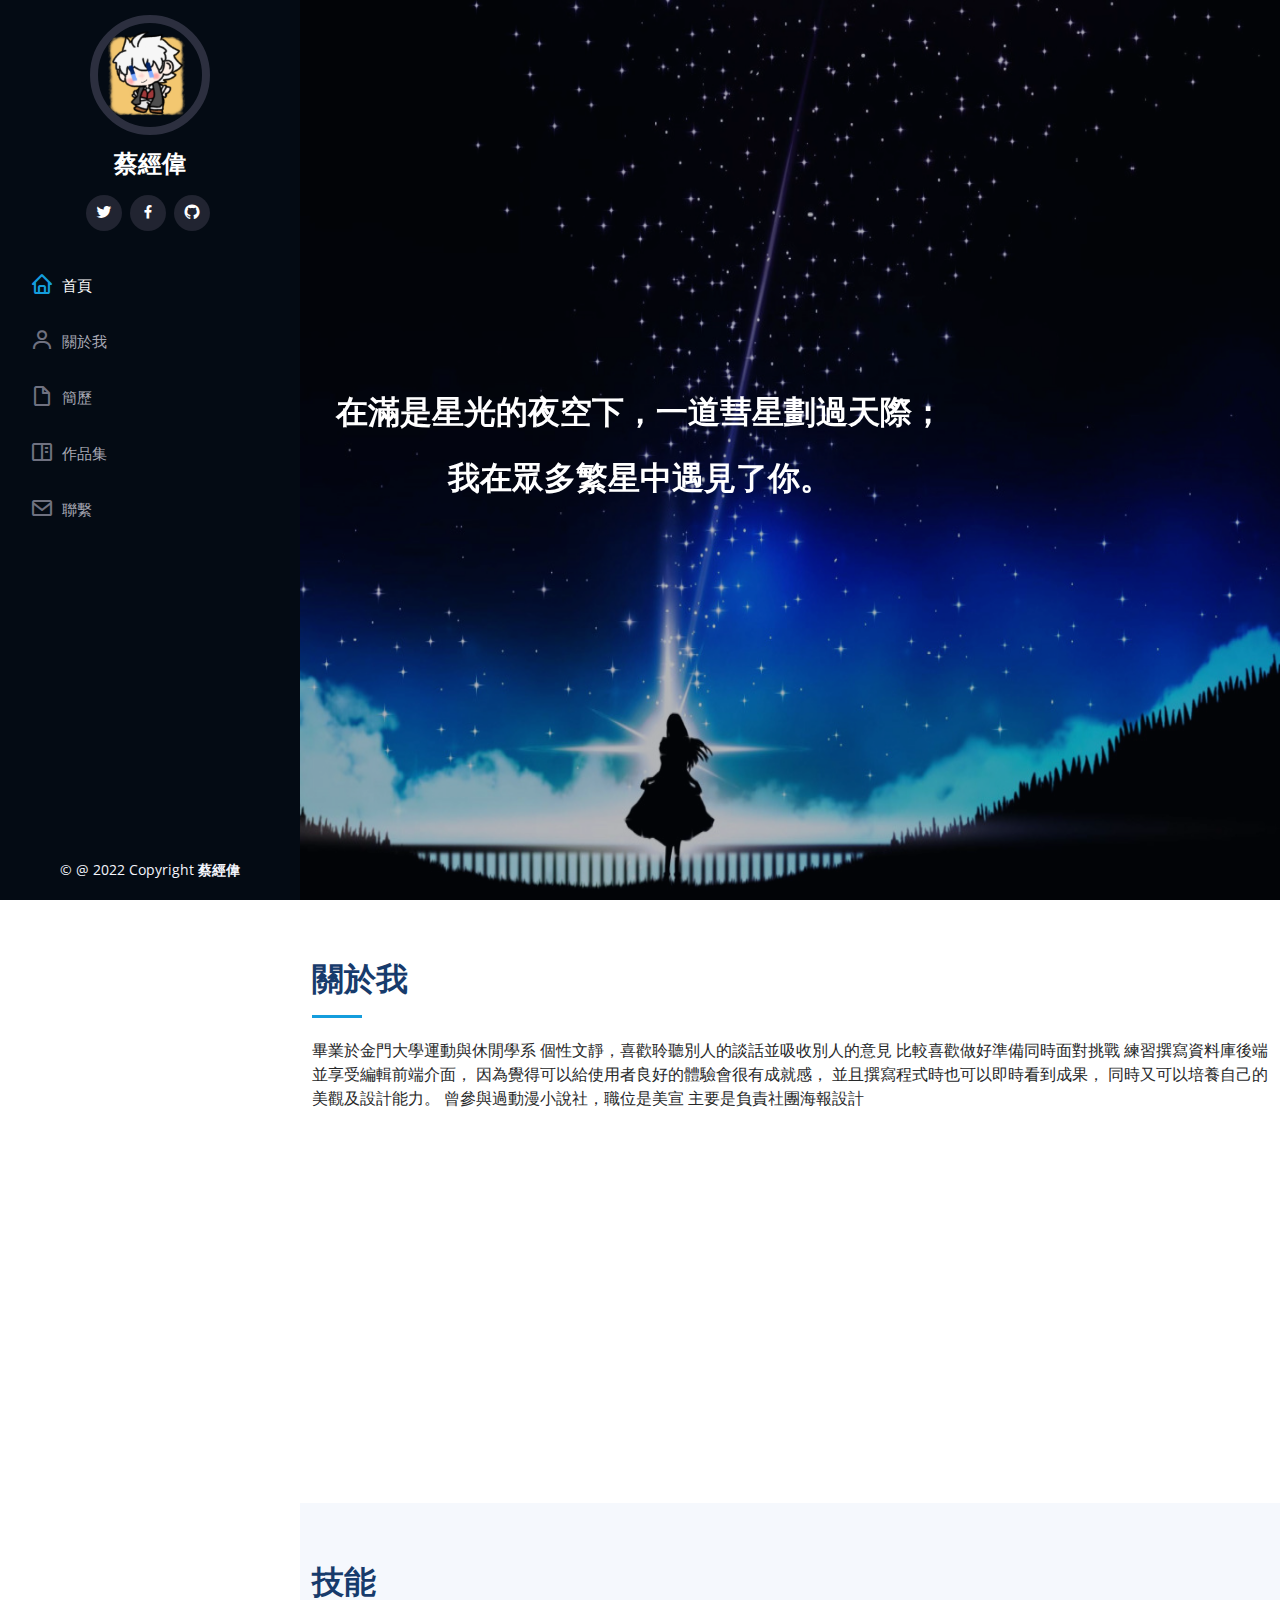
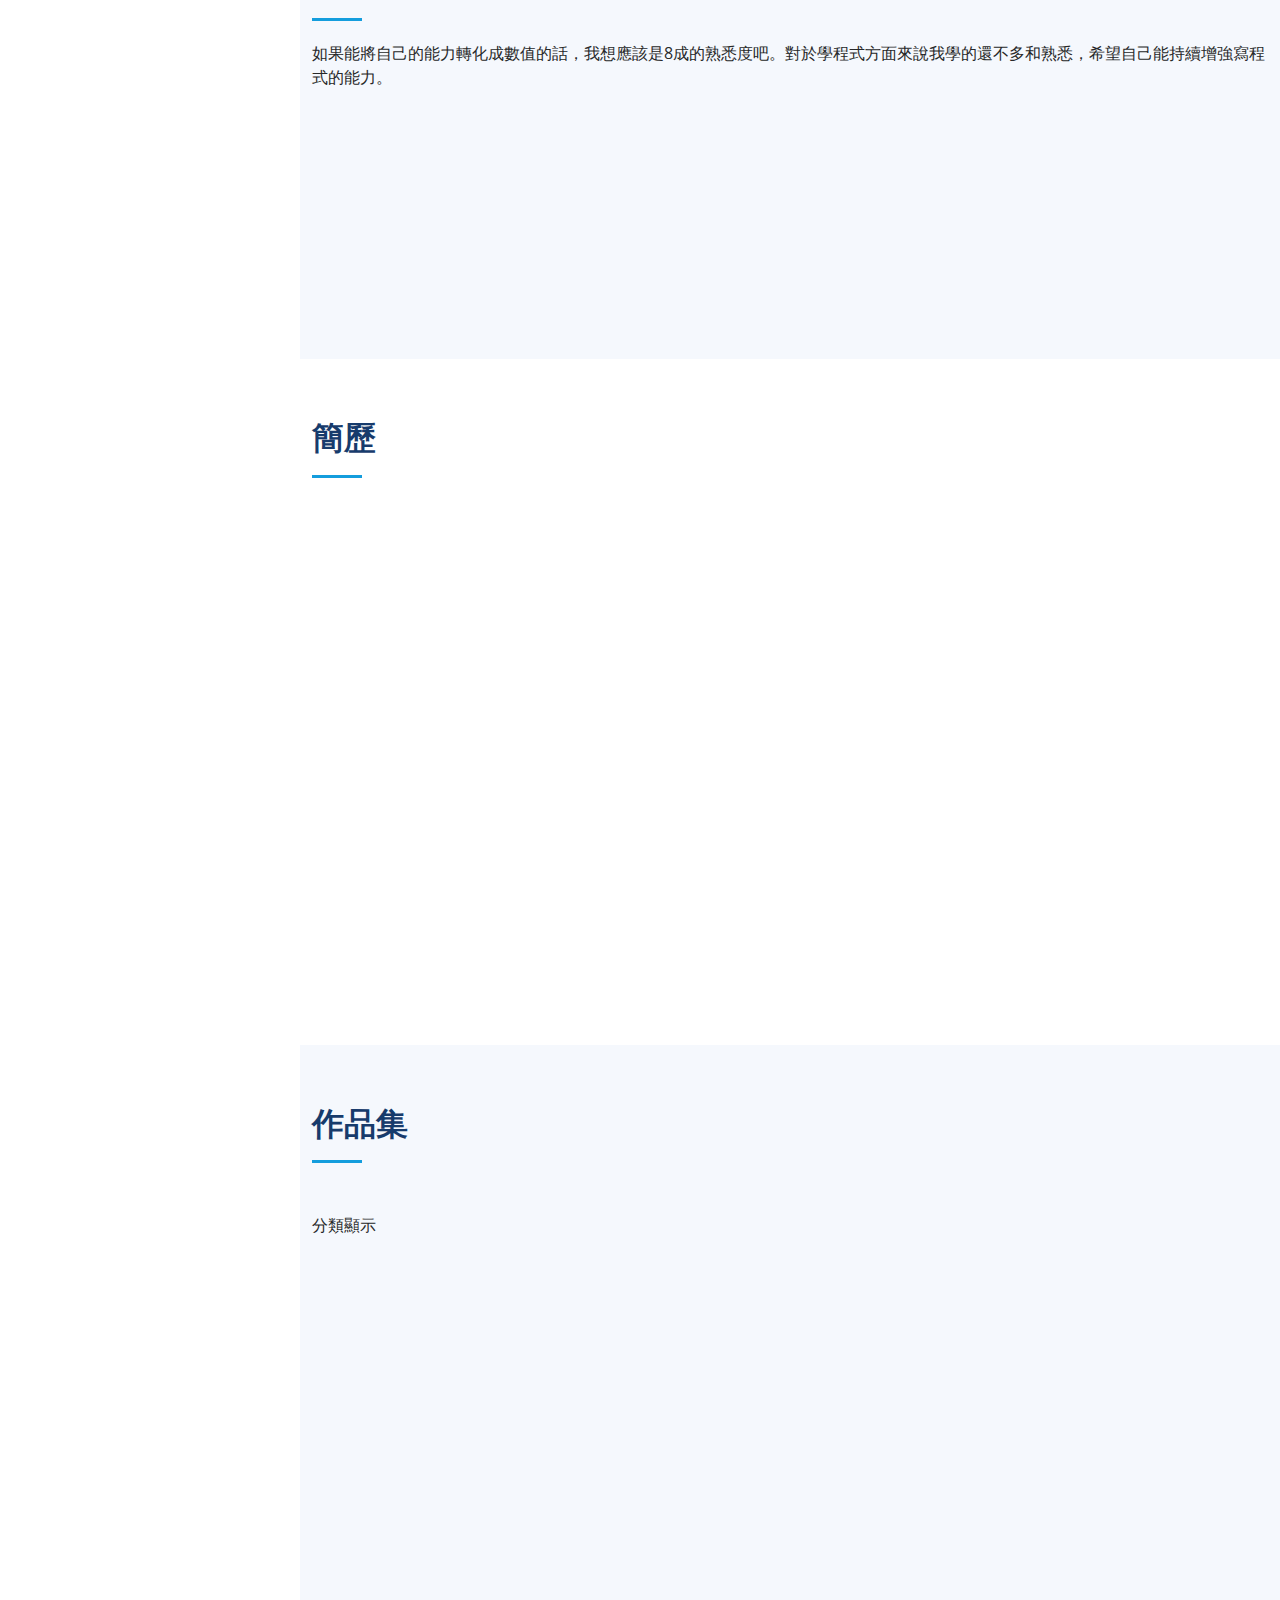
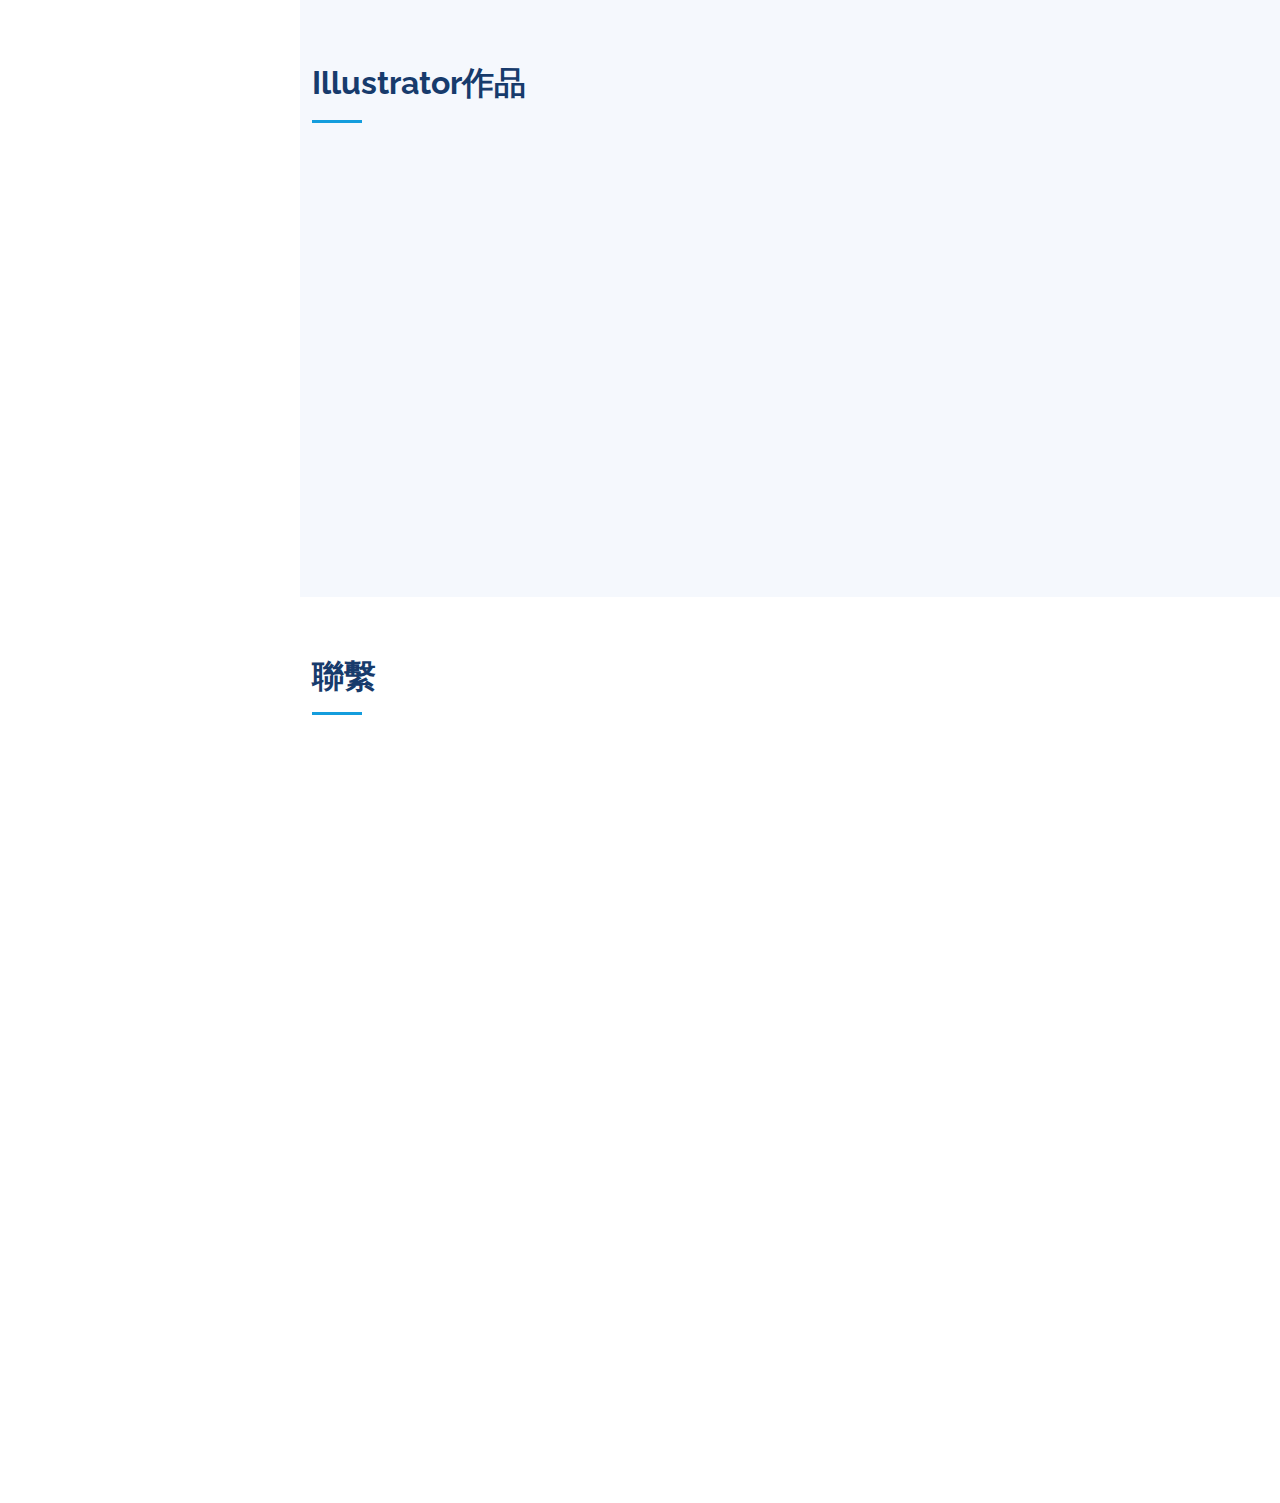
==== commit aca73ae5: "Add files via upload" ====
--- a/index.html
+++ b/index.html
@@ -126,9 +126,9 @@
                 <h2>其他</h2>
                 <ul>
                   <!-- <li><i class="bi bi-chevron-right"></i> <strong>生日:</strong> <span>9月26號</span></li> -->
-                  <li><i class="bi bi-chevron-right"></i> <strong>興趣:</strong> <span>看ACG相關作品、讀小說、看Vtuber</span></li>
+                  <li><i class="bi bi-chevron-right"></i> <strong>興趣:</strong> <span>看ACG相關作品、讀小說、聽日文歌曲</span></li>
                   <li><i class="bi bi-chevron-right"></i> <strong>個性:</strong> <span>文靜</span></li>
-                  <li><i class="bi bi-chevron-right"></i> <strong>喜好:</strong> <span>甜點、打電玩遊戲</span></li>
+                  <li><i class="bi bi-chevron-right"></i> <strong>喜好:</strong> <span>甜點、享受電玩遊戲</span></li>
                 </ul>
               </div>
             </div>
@@ -196,7 +196,7 @@
 
         <div class="section-title">
           <h2>技能</h2>
-          <p>如果能將自己的能力轉化成數值的話，我想應該是7成多的熟悉度吧。對於學程式方面來說我學的還不多和熟悉，希望自己能持續增強寫程式的能力。</p>
+          <p>如果能將自己的能力轉化成數值的話，我想應該是8成的熟悉度吧。對於學程式方面來說我學的還不多和熟悉，希望自己能持續增強寫程式的能力。</p>
         </div>
 
         <div class="row skills-content">
@@ -204,25 +204,25 @@
           <div class="col-lg-6" data-aos="fade-up">
 
             <div class="progress">
-              <span class="skill">HTML <i class="val">75%</i></span>
+              <span class="skill">HTML <i class="val">80%</i></span>
               <div class="progress-bar-wrap">
-                <div class="progress-bar" role="progressbar" aria-valuenow="75" aria-valuemin="0" aria-valuemax="100">
+                <div class="progress-bar" role="progressbar" aria-valuenow="80" aria-valuemin="0" aria-valuemax="100">
                 </div>
               </div>
             </div>
 
             <div class="progress">
-              <span class="skill">CSS <i class="val">75%</i></span>
+              <span class="skill">CSS <i class="val">80%</i></span>
               <div class="progress-bar-wrap">
-                <div class="progress-bar" role="progressbar" aria-valuenow="75" aria-valuemin="0" aria-valuemax="100">
+                <div class="progress-bar" role="progressbar" aria-valuenow="80" aria-valuemin="0" aria-valuemax="100">
                 </div>
               </div>
             </div>
 
             <div class="progress">
-              <span class="skill">JavaScript <i class="val">75%</i></span>
+              <span class="skill">JavaScript <i class="val">80%</i></span>
               <div class="progress-bar-wrap">
-                <div class="progress-bar" role="progressbar" aria-valuenow="75" aria-valuemin="0" aria-valuemax="100">
+                <div class="progress-bar" role="progressbar" aria-valuenow="80" aria-valuemin="0" aria-valuemax="100">
                 </div>
               </div>
             </div>
@@ -232,9 +232,9 @@
           <div class="col-lg-6" data-aos="fade-up" data-aos-delay="100">
 
             <div class="progress">
-              <span class="skill">PHP <i class="val">75%</i></span>
+              <span class="skill">PHP <i class="val">80%</i></span>
               <div class="progress-bar-wrap">
-                <div class="progress-bar" role="progressbar" aria-valuenow="75" aria-valuemin="0" aria-valuemax="100">
+                <div class="progress-bar" role="progressbar" aria-valuenow="80" aria-valuemin="0" aria-valuemax="100">
                 </div>
               </div>
             </div>
@@ -247,9 +247,9 @@
             </div> -->
 
             <div class="progress">
-              <span class="skill">Photoshop <i class="val">75%</i></span>
+              <span class="skill">Photoshop <i class="val">80%</i></span>
               <div class="progress-bar-wrap">
-                <div class="progress-bar" role="progressbar" aria-valuenow="75" aria-valuemin="0" aria-valuemax="100">
+                <div class="progress-bar" role="progressbar" aria-valuenow="80" aria-valuemin="0" aria-valuemax="100">
                 </div>
               </div>
             </div>
@@ -288,7 +288,7 @@
               <h4>大學時期</h4>
               <h5>2017 - 2020</h5>
               <!-- <p><em>Rochester Institute of Technology, Rochester, NY</em></p> -->
-              <p>因直考分發的關係，成了金門大學的學生，讀的科系是運動與休閒學系。雖然在那邊遇到一堆爛事，但同時也遇到了能影響一生的朋友們，去金門讀書最大的收穫就是認識那群朋友。</p>
+              <p>因直考分發的關係，成了金門大學的學生，讀的科系是運動與休閒學系。雖然在那邊遇到一堆不愉快的事，但同時也遇到了能影響一生的朋友們，去金門讀書最大的收穫就是認識那群朋友。</p>
             </div>
             <div class="resume-item">
               <h4>職訓所時期</h4>
@@ -407,7 +407,7 @@
               <div class="portfolio-links">
                 <a href="assets/img/portfolio/portfolio-4.jpg" data-gallery="portfolioGallery"
                   class="portfolio-lightbox" title="Card 2"><i class="bx bx-plus"></i></a>
-                <a href="portfolio-details.html" title="More Details"><i class="bx bx-link"></i></a>
+                <a href="http://220.128.133.15/s1110213/test02/index.php" title="More Details"><i class="bx bx-link"></i></a>
               </div>
             </div>
           </div> -->
